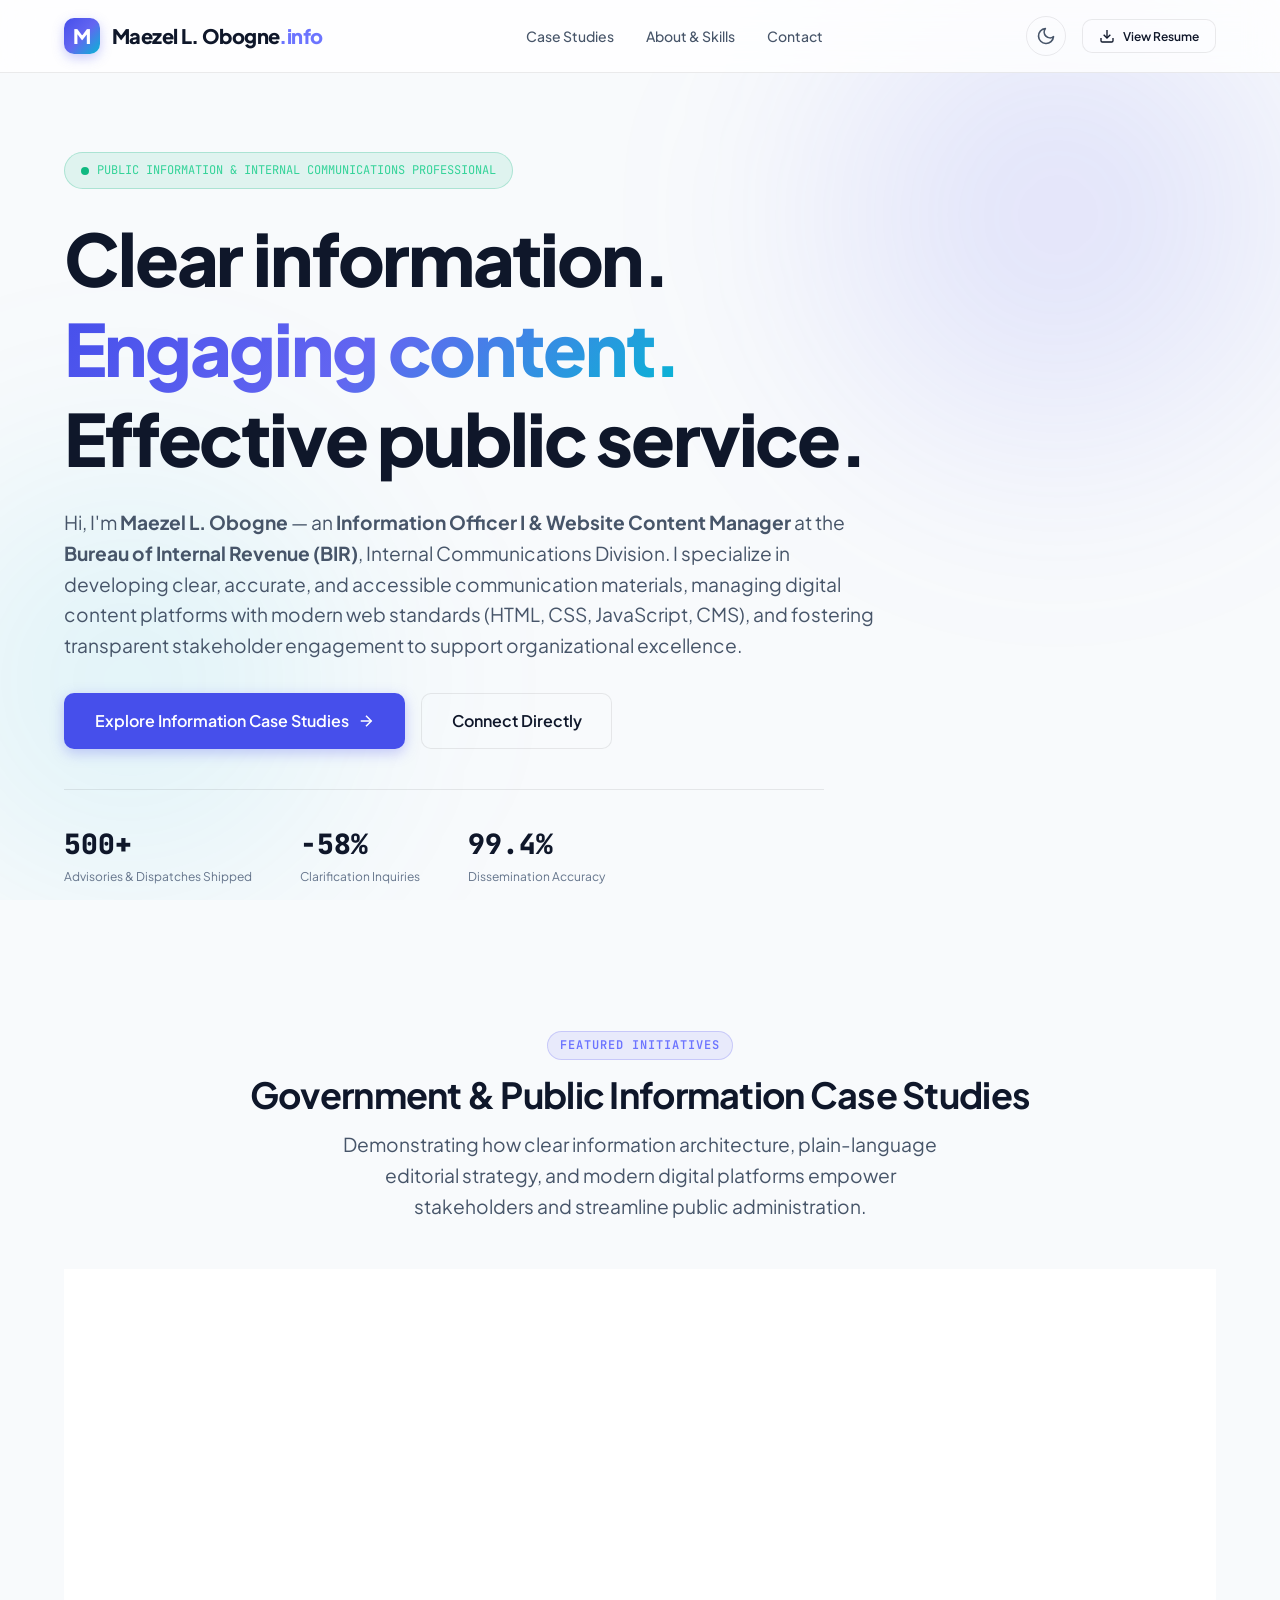
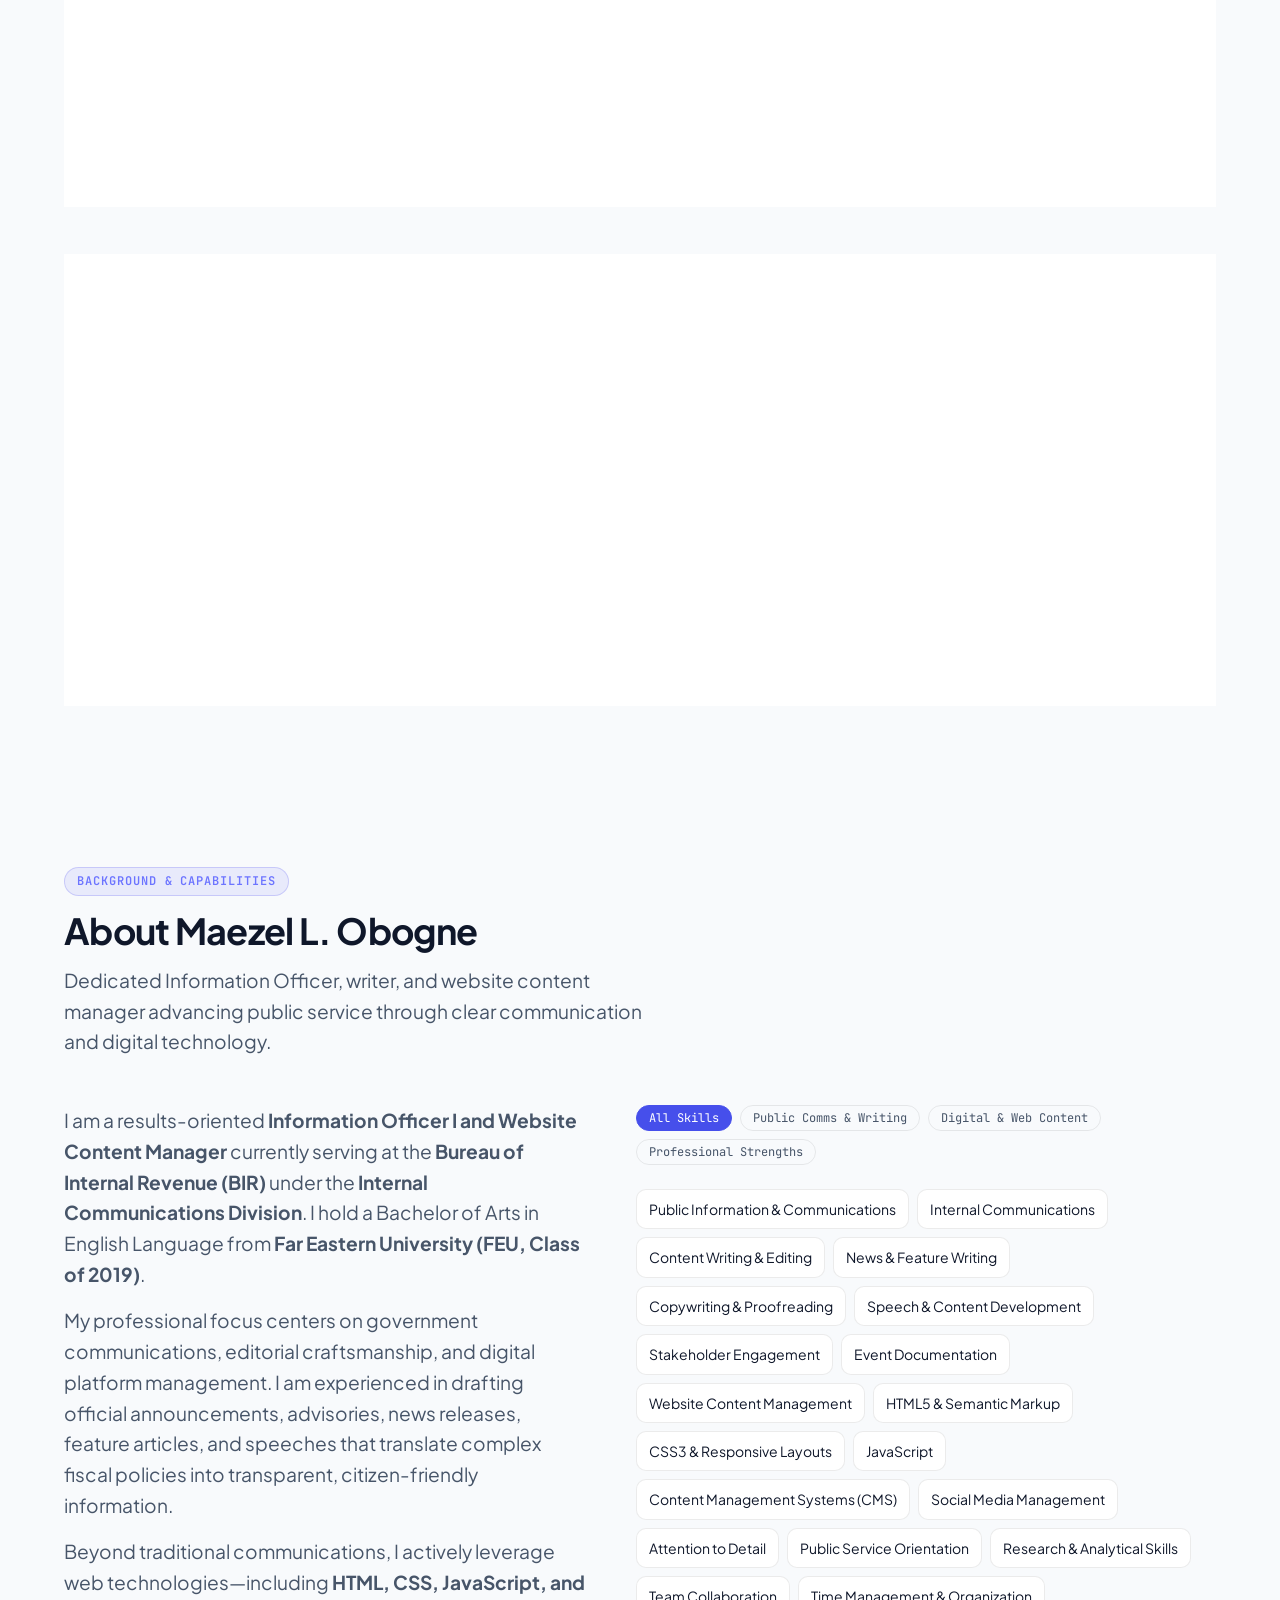
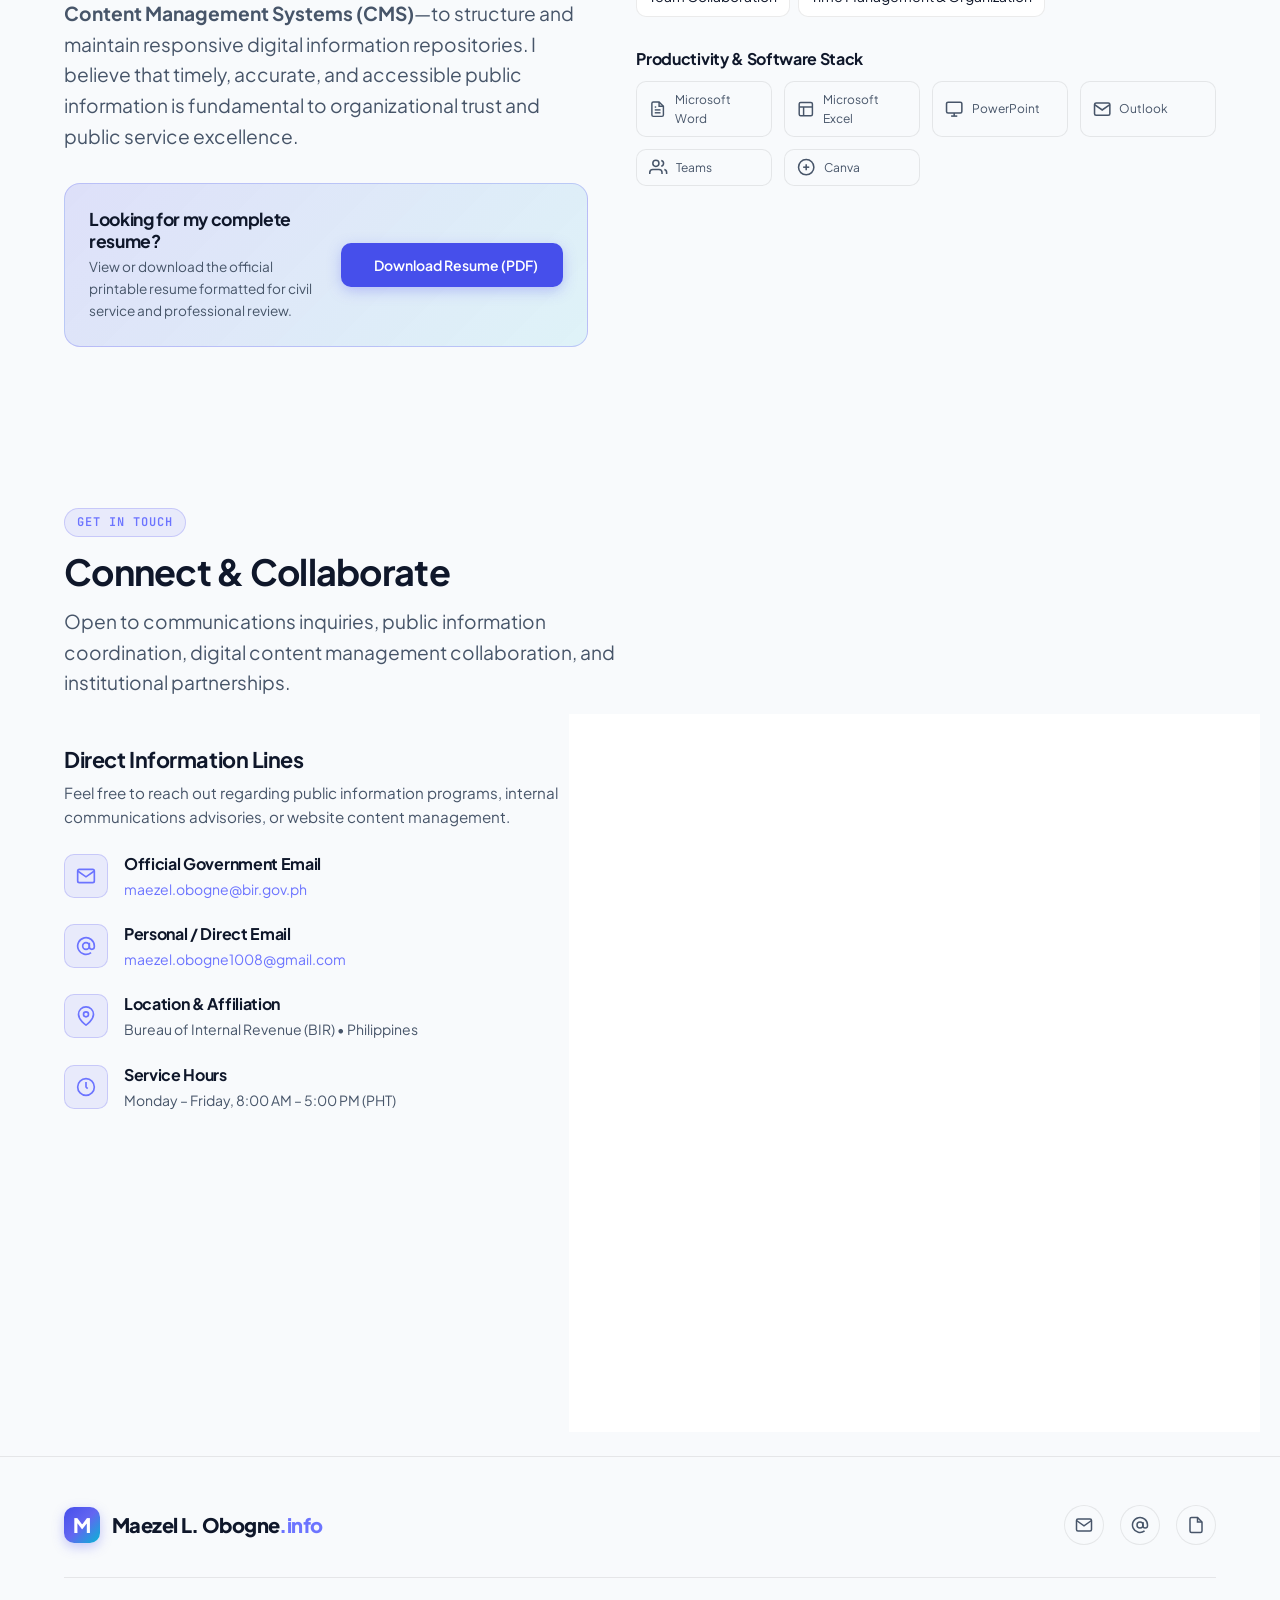
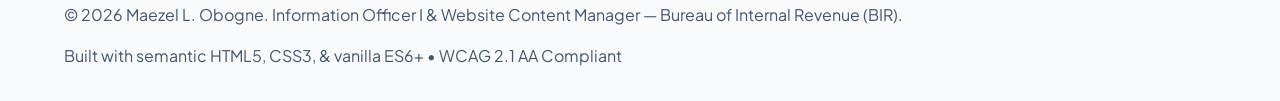
==== index.html @ 046821cc "Add files via upload" ====
<!DOCTYPE html>
<html lang="en" data-theme="dark">
<head>
  <meta charset="UTF-8">
  <meta name="viewport" content="width=device-width, initial-scale=1.0">
  <title>Maezel L. Obogne — Information Officer I & Website Content Manager</title>
  <meta name="description" content="Portfolio of Maezel L. Obogne, Information Officer I and Website Content Manager at the Bureau of Internal Revenue (BIR). Specializing in public information dissemination, internal communications, and digital content management.">
  <meta name="keywords" content="Maezel Obogne, Information Officer, Website Content Manager, Public Information, Internal Communications, Bureau of Internal Revenue, BIR, Government Communications, Digital Content, HTML, CSS, JavaScript">
  <meta name="author" content="Maezel L. Obogne">

  <!-- Open Graph Meta Tags -->
  <meta property="og:title" content="Maezel L. Obogne — Information Officer I & Website Content Manager">
  <meta property="og:description" content="Explore public information case studies, website content management systems, and communication materials supporting effective public service.">
  <meta property="og:type" content="website">

  <!-- Stylesheet -->
  <link rel="stylesheet" href="styles/main.css">
</head>
<body>
  <!-- Accessible Skip Link -->
  <a href="#main-content" class="skip-link">Skip to main content</a>

  <!-- Atmospheric Glow Orbs -->
  <div class="ambient-glow" aria-hidden="true">
    <div class="orb-1"></div>
    <div class="orb-2"></div>
  </div>

  <!-- Primary Navigation -->
  <header class="navbar" role="banner">
    <div class="container nav-container">
      <a href="#hero" class="brand-logo" aria-label="Maezel L. Obogne Portfolio Home">
        <div class="brand-symbol">M</div>
        <span>Maezel L. Obogne<span style="color: var(--brand-primary-light);">.info</span></span>
      </a>

      <!-- Desktop Nav Links -->
      <nav aria-label="Main Navigation">
        <ul class="nav-links">
          <li><a href="#work" class="nav-link">Case Studies</a></li>
          <li><a href="#about" class="nav-link">About & Skills</a></li>
          <li><a href="#contact" class="nav-link">Contact</a></li>
        </ul>
      </nav>

      <!-- Nav Actions -->
      <div class="nav-actions">
        <!-- Theme Switcher -->
        <button id="theme-toggle" class="theme-toggle-btn" aria-label="Toggle Dark/Light Mode">
          <!-- Populated by JS -->
        </button>

        <!-- Resume CTA -->
        <button class="btn btn-secondary btn-sm" data-resume-download>
          <svg width="16" height="16" viewBox="0 0 24 24" fill="none" stroke="currentColor" stroke-width="2">
            <path d="M21 15v4a2 2 0 0 1-2 2H5a2 2 0 0 1-2-2v-4"></path>
            <polyline points="7 10 12 15 17 10"></polyline>
            <line x1="12" y1="15" x2="12" y2="3"></line>
          </svg>
          View Resume
        </button>

        <!-- Mobile Menu Toggle Button -->
        <button id="mobile-menu-btn" class="mobile-menu-btn" aria-label="Open mobile navigation menu" aria-expanded="false">
          <svg width="24" height="24" viewBox="0 0 24 24" fill="none" stroke="currentColor" stroke-width="2">
            <line x1="3" y1="12" x2="21" y2="12"></line>
            <line x1="3" y1="6" x2="21" y2="6"></line>
            <line x1="3" y1="18" x2="21" y2="18"></line>
          </svg>
        </button>
      </div>
    </div>

    <!-- Mobile Nav Dropdown -->
    <div id="mobile-nav" class="mobile-nav" aria-label="Mobile Navigation">
      <a href="#work" class="nav-link">Case Studies</a>
      <a href="#about" class="nav-link">About & Skills</a>
      <a href="#contact" class="nav-link">Contact</a>
      <button class="btn btn-primary" data-resume-download style="margin-top: 1rem; width: 100%;">
        Download Official Resume (PDF)
      </button>
    </div>
  </header>

  <!-- Main Content Landmark -->
  <main id="main-content">
    
    <!-- ==========================================================================
         HERO SECTION
         ========================================================================== -->
    <section id="hero" class="hero-section">
      <div class="container">
        <div class="hero-grid">
          
          <!-- Hero Text -->
          <div class="hero-content">
            <div class="hero-badge">
              <span class="pulse-dot"></span>
              <span>PUBLIC INFORMATION & INTERNAL COMMUNICATIONS PROFESSIONAL</span>
            </div>
            
            <h1 class="hero-headline">
              Clear information. <span class="headline-gradient">Engaging content.</span> Effective public service.
            </h1>

            <p class="hero-bio">
              Hi, I'm <strong>Maezel L. Obogne</strong> — an <strong>Information Officer I & Website Content Manager</strong> at the <strong>Bureau of Internal Revenue (BIR)</strong>, Internal Communications Division. I specialize in developing clear, accurate, and accessible communication materials, managing digital content platforms with modern web standards (HTML, CSS, JavaScript, CMS), and fostering transparent stakeholder engagement to support organizational excellence.
            </p>

            <div class="hero-ctas">
              <a href="#work" class="btn btn-primary btn-lg">
                <span>Explore Information Case Studies</span>
                <svg width="18" height="18" viewBox="0 0 24 24" fill="none" stroke="currentColor" stroke-width="2">
                  <line x1="5" y1="12" x2="19" y2="12"></line>
                  <polyline points="12 5 19 12 12 19"></polyline>
                </svg>
              </a>
              <a href="#contact" class="btn btn-secondary btn-lg">
                Connect Directly
              </a>
            </div>

            <!-- Quantitative Trust Metrics -->
            <div class="hero-metrics">
              <div class="metric-item">
                <div class="metric-value">500+</div>
                <div class="metric-label">Advisories & Dispatches Shipped</div>
              </div>
              <div class="metric-item">
                <div class="metric-value">-58%</div>
                <div class="metric-label">Clarification Inquiries</div>
              </div>
              <div class="metric-item">
                <div class="metric-value">99.4%</div>
                <div class="metric-label">Dissemination Accuracy</div>
              </div>
            </div>
          </div>

        </div>
      </div>
    </section>

    <!-- ==========================================================================
         CASE STUDIES SECTION (GOVERNMENT & PUBLIC INFORMATION SYSTEMS)
         ========================================================================== -->
    <section id="work" class="section">
      <div class="container">
        
        <div class="section-header">
          <span class="section-badge">Featured Initiatives</span>
          <h2 class="section-title">Government & Public Information Case Studies</h2>
          <p class="section-subtitle">
            Demonstrating how clear information architecture, plain-language editorial strategy, and modern digital platforms empower stakeholders and streamline public administration.
          </p>
        </div>

        <div class="case-studies-grid">
          
          <!-- CASE STUDY 1: BIR Website UX Transformation (RFP & eServices) -->
          <article class="case-card">
            <div class="case-card-content">
              <div>
                <div class="case-card-meta">
                  <span class="case-tag">Transactional UX</span>
                  <span class="case-tag">RFP Framework</span>
                  <span class="case-tag">eServices Suite</span>
                  <span class="case-tag">Taxpayer Personas</span>
                </div>
                <h3 class="case-title">BIR Website UX Transformation — Transactional RFP (Register, File, Pay) & eServices Hub</h3>
                <p class="case-summary">
                  Re-architecting the official Bureau of Internal Revenue (bir.gov.ph) portal from an overwhelming administrative archive into an actionable, transactional experience. Streamlines the core taxpayer journey—<strong>Register</strong> (ORUS/TIN), <strong>File</strong> (eBIRForms/eFPS), and <strong>Pay</strong> (Multi-Channel ePay)—while highlighting taxpayer personas and the complete eServices suite.
                </p>

                <div class="case-metrics-row">
                  <div>
                    <div class="case-metric-stat">+68%</div>
                    <div class="case-metric-label">Online ePayment Transaction Growth</div>
                  </div>
                  <div>
                    <div class="case-metric-stat">-45%</div>
                    <div class="case-metric-label">Frontline Foot Traffic at RDOs</div>
                  </div>
                </div>
              </div>

              <div class="case-card-actions">
                <button class="btn btn-primary" data-open-case="advisory_portal">
                  <span>Explore Full RFP Case Study</span>
                  <svg width="16" height="16" viewBox="0 0 24 24" fill="none" stroke="currentColor" stroke-width="2">
                    <line x1="5" y1="12" x2="19" y2="12"></line>
                    <polyline points="12 5 19 12 12 19"></polyline>
                  </svg>
                </button>
              </div>
            </div>

            <div class="case-card-preview">
              <div style="background: var(--color-bg-base); border: 1px solid var(--color-border); border-radius: 12px; padding: 1.25rem;">
                <div style="display: flex; justify-content: space-between; font-size: 0.75rem; color: var(--text-subtle); margin-bottom: 0.75rem;">
                  <span>TRANSACTIONAL RFP TRIAGE</span>
                  <span style="color: #10b981; font-weight: 700;">● LIVE eSERVICES</span>
                </div>
                
                <!-- 3 Mini Stages -->
                <div style="display: flex; flex-direction: column; gap: 0.5rem; margin-bottom: 0.75rem;">
                  <div style="display: flex; justify-content: space-between; align-items: center; background: rgba(70,79,235,0.08); border-left: 2px solid var(--brand-primary); padding: 0.4rem 0.6rem; border-radius: 4px; font-size: 0.75rem;">
                    <span><strong>1. REGISTER</strong> (ORUS / Digital TIN)</span>
                    <span style="color: var(--brand-primary-light); font-family: var(--font-family-mono); font-size: 0.7rem;">STAGE 1</span>
                  </div>
                  <div style="display: flex; justify-content: space-between; align-items: center; background: rgba(6,182,212,0.08); border-left: 2px solid var(--brand-accent); padding: 0.4rem 0.6rem; border-radius: 4px; font-size: 0.75rem;">
                    <span><strong>2. FILE</strong> (eBIRForms & eFPS)</span>
                    <span style="color: var(--brand-accent); font-family: var(--font-family-mono); font-size: 0.7rem;">STAGE 2</span>
                  </div>
                  <div style="display: flex; justify-content: space-between; align-items: center; background: rgba(16,185,129,0.08); border-left: 2px solid #10b981; padding: 0.4rem 0.6rem; border-radius: 4px; font-size: 0.75rem;">
                    <span><strong>3. PAY</strong> (ePay: GCash, Maya, LBP)</span>
                    <span style="color: #10b981; font-family: var(--font-family-mono); font-size: 0.7rem;">STAGE 3</span>
                  </div>
                </div>

                <div style="font-size: 0.75rem; color: var(--text-muted); border-top: 1px dashed var(--color-border); padding-top: 0.5rem;">
                  Features eServices Suite: ORUS, eFPS, eAppointment, TIN Verifier & Revie Chatbot.
                </div>
              </div>
            </div>
          </article>

          <!-- CASE STUDY 2: Internal Knowledge Hub -->
          <article class="case-card">
            <div class="case-card-content">
              <div>
                <div class="case-card-meta">
                  <span class="case-tag">Internal Communications</span>
                  <span class="case-tag">Organizational Knowledge</span>
                  <span class="case-tag">Digital Hub</span>
                </div>
                <h3 class="case-title">Employee Internal Communications & Knowledge Hub</h3>
                <p class="case-summary">
                  Consolidating nationwide inter-office communications. Designed an intuitive internal news bulletin and administrative order repository connecting regional district offices and frontline assessment units.
                </p>

                <div class="case-metrics-row">
                  <div>
                    <div class="case-metric-stat">94%</div>
                    <div class="case-metric-label">Internal Readership in 24 Hours</div>
                  </div>
                  <div>
                    <div class="case-metric-stat">-80%</div>
                    <div class="case-metric-label">Paper Dissemination Costs</div>
                  </div>
                </div>
              </div>

              <div class="case-card-actions">
                <button class="btn btn-primary" data-open-case="internal_hub">
                  <span>Explore Full Case Study</span>
                  <svg width="16" height="16" viewBox="0 0 24 24" fill="none" stroke="currentColor" stroke-width="2">
                    <line x1="5" y1="12" x2="19" y2="12"></line>
                    <polyline points="12 5 19 12 12 19"></polyline>
                  </svg>
                </button>
              </div>
            </div>

            <div class="case-card-preview">
              <div style="background: var(--color-bg-base); border: 1px solid var(--color-border); border-radius: 12px; padding: 1.25rem;">
                <div style="display: flex; justify-content: space-between; align-items: center; margin-bottom: 0.75rem;">
                  <span style="font-size: 0.75rem; font-family: var(--font-family-mono); color: #818cf8;">NATIONWIDE BULLETIN</span>
                  <span style="font-size: 0.7rem; background: rgba(245, 158, 11, 0.15); color: #f59e0b; padding: 2px 6px; border-radius: 4px; font-weight: 700;">URGENT MEMO</span>
                </div>
                <div style="font-size: 0.95rem; font-weight: 700; color: var(--text-main); margin-bottom: 0.35rem;">
                  Administrative Order No. 08-2026
                </div>
                <p style="font-size: 0.8rem; color: var(--text-muted); margin-bottom: 0.5rem;">
                  Enhanced Frontline Service Protocols across all Revenue District Offices nationwide.
                </p>
                <div style="font-size: 0.75rem; font-family: var(--font-family-mono); color: #10b981;">
                  Disseminated by Internal Communications Division
                </div>
              </div>
            </div>
          </article>

        </div>
      </div>
    </section>



    <!-- ==========================================================================
         ABOUT & SKILLS SECTION
         ========================================================================== -->
    <section id="about" class="section">
      <div class="container">
        
        <div class="section-header text-left">
          <span class="section-badge">Background & Capabilities</span>
          <h2 class="section-title">About Maezel L. Obogne</h2>
          <p class="section-subtitle">
            Dedicated Information Officer, writer, and website content manager advancing public service through clear communication and digital technology.
          </p>
        </div>

        <div class="about-grid">
          
          <!-- Narrative Bio -->
          <div class="about-bio-text">
            <p>
              I am a results-oriented <strong>Information Officer I and Website Content Manager</strong> currently serving at the <strong>Bureau of Internal Revenue (BIR)</strong> under the <strong>Internal Communications Division</strong>. I hold a Bachelor of Arts in English Language from <strong>Far Eastern University (FEU, Class of 2019)</strong>.
            </p>
            <p>
              My professional focus centers on government communications, editorial craftsmanship, and digital platform management. I am experienced in drafting official announcements, advisories, news releases, feature articles, and speeches that translate complex fiscal policies into transparent, citizen-friendly information.
            </p>
            <p>
              Beyond traditional communications, I actively leverage web technologies—including <strong>HTML, CSS, JavaScript, and Content Management Systems (CMS)</strong>—to structure and maintain responsive digital information repositories. I believe that timely, accurate, and accessible public information is fundamental to organizational trust and public service excellence.
            </p>

            <!-- Resume Download Box -->
            <div class="resume-action-box">
              <div>
                <h4 style="font-size: 1.1rem; margin-bottom: 0.25rem;">Looking for my complete resume?</h4>
                <p style="font-size: 0.85rem; margin-bottom: 0;">View or download the official printable resume formatted for civil service and professional review.</p>
              </div>
              <button class="btn btn-primary" data-resume-download>
                <svg width="18" height="18" viewBox="0 0 24 24" fill="none" stroke="currentColor" stroke-width="2">
                  <path d="M21 15v4a2 2 0 0 1-2 2H5a2 2 0 0 1-2-2v-4"></path>
                  <polyline points="7 10 12 15 17 10"></polyline>
                  <line x1="12" y1="15" x2="12" y2="3"></line>
                </svg>
                <span>Download Resume (PDF)</span>
              </button>
            </div>
          </div>

          <!-- Skills & Tool Badges -->
          <div class="about-skills-column">
            
            <!-- Skill Category Filters -->
            <div class="skills-filter-nav" role="tablist" aria-label="Skills Category Filters">
              <button class="skill-filter-btn active" data-category="all">All Skills</button>
              <button class="skill-filter-btn" data-category="comms">Public Comms & Writing</button>
              <button class="skill-filter-btn" data-category="digital">Digital & Web Content</button>
              <button class="skill-filter-btn" data-category="strengths">Professional Strengths</button>
            </div>

            <!-- Filterable Tag Grid -->
            <div class="skills-tag-grid">
              <span class="skill-tag" data-category="comms">Public Information & Communications</span>
              <span class="skill-tag" data-category="comms">Internal Communications</span>
              <span class="skill-tag" data-category="comms">Content Writing & Editing</span>
              <span class="skill-tag" data-category="comms">News & Feature Writing</span>
              <span class="skill-tag" data-category="comms">Copywriting & Proofreading</span>
              <span class="skill-tag" data-category="comms">Speech & Content Development</span>
              <span class="skill-tag" data-category="comms">Stakeholder Engagement</span>
              <span class="skill-tag" data-category="comms">Event Documentation</span>
              <span class="skill-tag" data-category="digital">Website Content Management</span>
              <span class="skill-tag" data-category="digital">HTML5 & Semantic Markup</span>
              <span class="skill-tag" data-category="digital">CSS3 & Responsive Layouts</span>
              <span class="skill-tag" data-category="digital">JavaScript</span>
              <span class="skill-tag" data-category="digital">Content Management Systems (CMS)</span>
              <span class="skill-tag" data-category="digital">Social Media Management</span>
              <span class="skill-tag" data-category="strengths">Attention to Detail</span>
              <span class="skill-tag" data-category="strengths">Public Service Orientation</span>
              <span class="skill-tag" data-category="strengths">Research & Analytical Skills</span>
              <span class="skill-tag" data-category="strengths">Team Collaboration</span>
              <span class="skill-tag" data-category="strengths">Time Management & Organization</span>
            </div>

            <h4 style="font-size: 1rem; margin-bottom: 0.75rem; color: var(--text-main);">Productivity & Software Stack</h4>
            <div class="tools-grid">
              <div class="tool-badge">
                <svg viewBox="0 0 24 24" fill="none" stroke="currentColor" stroke-width="2"><path d="M14 2H6a2 2 0 0 0-2 2v16a2 2 0 0 0 2 2h12a2 2 0 0 0 2-2V8z"></path><polyline points="14 2 14 8 20 8"></polyline><line x1="16" y1="13" x2="8" y2="13"></line><line x1="16" y1="17" x2="8" y2="17"></line><polyline points="10 9 9 9 8 9"></polyline></svg>
                <span>Microsoft Word</span>
              </div>
              <div class="tool-badge">
                <svg viewBox="0 0 24 24" fill="none" stroke="currentColor" stroke-width="2"><rect x="3" y="3" width="18" height="18" rx="2" ry="2"></rect><line x1="3" y1="9" x2="21" y2="9"></line><line x1="9" y1="21" x2="9" y2="9"></line></svg>
                <span>Microsoft Excel</span>
              </div>
              <div class="tool-badge">
                <svg viewBox="0 0 24 24" fill="none" stroke="currentColor" stroke-width="2"><rect x="2" y="3" width="20" height="14" rx="2" ry="2"></rect><line x1="8" y1="21" x2="16" y2="21"></line><line x1="12" y1="17" x2="12" y2="21"></line></svg>
                <span>PowerPoint</span>
              </div>
              <div class="tool-badge">
                <svg viewBox="0 0 24 24" fill="none" stroke="currentColor" stroke-width="2"><path d="M4 4h16c1.1 0 2 .9 2 2v12c0 1.1-.9 2-2 2H4c-1.1 0-2-.9-2-2V6c0-1.1.9-2 2-2z"></path><polyline points="22,6 12,13 2,6"></polyline></svg>
                <span>Outlook</span>
              </div>
              <div class="tool-badge">
                <svg viewBox="0 0 24 24" fill="none" stroke="currentColor" stroke-width="2"><path d="M17 21v-2a4 4 0 0 0-4-4H5a4 4 0 0 0-4 4v2"></path><circle cx="9" cy="7" r="4"></circle><path d="M23 21v-2a4 4 0 0 0-3-3.87"></path><path d="M16 3.13a4 4 0 0 1 0 7.75"></path></svg>
                <span>Teams</span>
              </div>
              <div class="tool-badge">
                <svg viewBox="0 0 24 24" fill="none" stroke="currentColor" stroke-width="2"><circle cx="12" cy="12" r="10"></circle><path d="M8 12h8"></path><path d="M12 8v8"></path></svg>
                <span>Canva</span>
              </div>
            </div>

          </div>

        </div>
      </div>
    </section>

    <!-- ==========================================================================
         INTERACTIVE CONTACT FORM SECTION
         ========================================================================== -->
    <section id="contact" class="section">
      <div class="container">
        
        <div class="section-header text-left">
          <span class="section-badge">Get in Touch</span>
          <h2 class="section-title">Connect & Collaborate</h2>
          <p class="section-subtitle">
            Open to communications inquiries, public information coordination, digital content management collaboration, and institutional partnerships.
          </p>
        </div>

        <div class="contact-grid">
          
          <!-- Contact Details Column -->
          <div class="contact-info-column">
            <h3 style="font-size: 1.35rem; margin-bottom: 0.5rem;">Direct Information Lines</h3>
            <p style="color: var(--text-muted); font-size: 0.95rem;">
              Feel free to reach out regarding public information programs, internal communications advisories, or website content management.
            </p>

            <div class="contact-info-list">
              <div class="contact-info-item">
                <div class="contact-icon-box">
                  <svg width="20" height="20" viewBox="0 0 24 24" fill="none" stroke="currentColor" stroke-width="2">
                    <path d="M4 4h16c1.1 0 2 .9 2 2v12c0 1.1-.9 2-2 2H4c-1.1 0-2-.9-2-2V6c0-1.1.9-2 2-2z"></path>
                    <polyline points="22,6 12,13 2,6"></polyline>
                  </svg>
                </div>
                <div>
                  <h5>Official Government Email</h5>
                  <p><a href="mailto:maezel.obogne@bir.gov.ph">maezel.obogne@bir.gov.ph</a></p>
                </div>
              </div>

              <div class="contact-info-item">
                <div class="contact-icon-box">
                  <svg width="20" height="20" viewBox="0 0 24 24" fill="none" stroke="currentColor" stroke-width="2">
                    <circle cx="12" cy="12" r="4"></circle>
                    <path d="M16 8v5a3 3 0 0 0 6 0v-1a10 10 0 1 0-3.92 7.94"></path>
                  </svg>
                </div>
                <div>
                  <h5>Personal / Direct Email</h5>
                  <p><a href="mailto:maezel.obogne1008@gmail.com">maezel.obogne1008@gmail.com</a></p>
                </div>
              </div>

              <div class="contact-info-item">
                <div class="contact-icon-box">
                  <svg width="20" height="20" viewBox="0 0 24 24" fill="none" stroke="currentColor" stroke-width="2">
                    <path d="M21 10c0 7-9 13-9 13s-9-6-9-13a9 9 0 0 1 18 0z"></path>
                    <circle cx="12" cy="10" r="3"></circle>
                  </svg>
                </div>
                <div>
                  <h5>Location & Affiliation</h5>
                  <p>Bureau of Internal Revenue (BIR) • Philippines</p>
                </div>
              </div>

              <div class="contact-info-item">
                <div class="contact-icon-box">
                  <svg width="20" height="20" viewBox="0 0 24 24" fill="none" stroke="currentColor" stroke-width="2">
                    <circle cx="12" cy="12" r="10"></circle>
                    <polyline points="12 6 12 12 14 14"></polyline>
                  </svg>
                </div>
                <div>
                  <h5>Service Hours</h5>
                  <p>Monday – Friday, 8:00 AM – 5:00 PM (PHT)</p>
                </div>
              </div>
            </div>
          </div>

          <!-- Interactive Contact Form -->
          <div class="contact-form-card">
            
            <!-- Live Status Alert Box -->
            <div id="form-alert" class="form-alert" role="alert" aria-live="polite"></div>

            <form id="contact-form" action="https://formspree.io/f/mrppbwda" method="POST" novalidate>
              
              <!-- Name Field -->
              <div class="form-group">
                <label for="name" class="form-label">
                  Your Full Name <span class="required-mark">*</span>
                </label>
                <input 
                  type="text" 
                  id="name" 
                  name="name" 
                  class="form-input" 
                  placeholder="e.g., Juan Dela Cruz" 
                  required 
                  minlength="2"
                  autocomplete="name"
                >
                <div class="form-error-msg" aria-live="polite"></div>
              </div>

              <!-- Email Field -->
              <div class="form-group">
                <label for="email" class="form-label">
                  Email Address <span class="required-mark">*</span>
                </label>
                <input 
                  type="email" 
                  id="email" 
                  name="email" 
                  class="form-input" 
                  placeholder="e.g., juan@organization.com" 
                  required
                  autocomplete="email"
                >
                <div class="form-error-msg" aria-live="polite"></div>
              </div>

              <!-- Subject / Topic Dropdown (Custom High-Contrast Selector) -->
              <div class="form-group">
                <label for="topic-trigger" class="form-label">
                  Inquiry Topic <span class="required-mark">*</span>
                </label>
                
                <div class="custom-select-wrapper" id="custom-topic-select">
                  <button type="button" class="custom-select-trigger" id="topic-trigger" aria-haspopup="listbox" aria-expanded="false">
                    <span class="custom-select-label" id="topic-selected-label">Select an inquiry topic...</span>
                    <svg class="custom-select-chevron" width="16" height="16" viewBox="0 0 24 24" fill="none" stroke="currentColor" stroke-width="2">
                      <polyline points="6 9 12 15 18 9"></polyline>
                    </svg>
                  </button>
                  
                  <ul class="custom-select-options" role="listbox" id="topic-options-list">
                    <li role="option" data-value="Public Information & Advisory Inquiries" class="custom-select-option">
                      Public Information & Advisory Inquiries
                    </li>
                    <li role="option" data-value="Website Content Management & CMS" class="custom-select-option">
                      Website Content Management & CMS
                    </li>
                    <li role="option" data-value="Internal Communications Coordination" class="custom-select-option">
                      Internal Communications Coordination
                    </li>
                    <li role="option" data-value="Editorial, Writing & Content Development" class="custom-select-option">
                      Editorial, Writing & Content Development
                    </li>
                    <li role="option" data-value="General Professional Inquiries" class="custom-select-option">
                      General Professional Inquiries
                    </li>
                  </ul>

                  <!-- Synchronized Form Select for Validation & Submission -->
                  <select id="subject" name="subject" class="hidden-select" required aria-hidden="true" tabindex="-1">
                    <option value="" disabled selected>Select an inquiry topic...</option>
                    <option value="Public Information & Advisory Inquiries">Public Information & Advisory Inquiries</option>
                    <option value="Website Content Management & CMS">Website Content Management & CMS</option>
                    <option value="Internal Communications Coordination">Internal Communications Coordination</option>
                    <option value="Editorial, Writing & Content Development">Editorial, Writing & Content Development</option>
                    <option value="General Professional Inquiries">General Professional Inquiries</option>
                  </select>
                </div>

                <div class="form-error-msg" aria-live="polite"></div>
              </div>

              <!-- Message Field -->
              <div class="form-group">
                <label for="message" class="form-label">
                  Message / Details <span class="required-mark">*</span>
                </label>
                <textarea 
                  id="message" 
                  name="message" 
                  class="form-textarea" 
                  placeholder="Please provide details regarding your inquiry, publication matter, or coordination request..." 
                  required 
                  minlength="20"
                ></textarea>
                <div style="display: flex; justify-content: space-between; align-items: center;">
                  <div class="form-error-msg" aria-live="polite"></div>
                  <div id="message-counter" class="char-counter">0 / 20 chars min</div>
                </div>
              </div>

              <!-- Submit Button -->
              <button type="submit" id="contact-submit-btn" class="btn btn-primary btn-lg" style="width: 100%;">
                <span>Transmit Message</span>
                <svg width="18" height="18" viewBox="0 0 24 24" fill="none" stroke="currentColor" stroke-width="2">
                  <line x1="22" y1="2" x2="11" y2="13"></line>
                  <polygon points="22 2 15 22 11 13 2 9 22 2"></polygon>
                </svg>
              </button>

            </form>
          </div>

        </div>
      </div>
    </section>

  </main>

  <!-- ==========================================================================
       SITE FOOTER
       ========================================================================== -->
  <footer class="site-footer" role="contentinfo">
    <div class="container">
      
      <div class="footer-top">
        <a href="#hero" class="brand-logo">
          <div class="brand-symbol">M</div>
          <span>Maezel L. Obogne<span style="color: var(--brand-primary-light);">.info</span></span>
        </a>

        <!-- Contact & Profile Links -->
        <div class="social-links" aria-label="Professional contact channels">
          <a href="mailto:maezel.obogne@bir.gov.ph" class="social-link" aria-label="Official BIR Email">
            <svg width="18" height="18" viewBox="0 0 24 24" fill="none" stroke="currentColor" stroke-width="2">
              <path d="M4 4h16c1.1 0 2 .9 2 2v12c0 1.1-.9 2-2 2H4c-1.1 0-2-.9-2-2V6c0-1.1.9-2 2-2z"></path>
              <polyline points="22,6 12,13 2,6"></polyline>
            </svg>
          </a>
          <a href="mailto:maezel.obogne1008@gmail.com" class="social-link" aria-label="Personal Email">
            <svg width="18" height="18" viewBox="0 0 24 24" fill="none" stroke="currentColor" stroke-width="2">
              <circle cx="12" cy="12" r="4"></circle>
              <path d="M16 8v5a3 3 0 0 0 6 0v-1a10 10 0 1 0-3.92 7.94"></path>
            </svg>
          </a>
          <a href="resume.html" target="_blank" class="social-link" aria-label="View Resume">
            <svg width="18" height="18" viewBox="0 0 24 24" fill="none" stroke="currentColor" stroke-width="2">
              <path d="M14 2H6a2 2 0 0 0-2 2v16a2 2 0 0 0 2 2h12a2 2 0 0 0 2-2V8z"></path>
              <polyline points="14 2 14 8 20 8"></polyline>
            </svg>
          </a>
        </div>
      </div>

      <div class="footer-bottom">
        <p>&copy; 2026 Maezel L. Obogne. Information Officer I & Website Content Manager — Bureau of Internal Revenue (BIR).</p>
        <p>Built with semantic HTML5, CSS3, & vanilla ES6+ • WCAG 2.1 AA Compliant</p>
      </div>

    </div>
  </footer>

  <!-- Back to Top Floating Button -->
  <button id="back-to-top" class="back-to-top-btn" aria-label="Scroll back to top of page">
    <svg width="20" height="20" viewBox="0 0 24 24" fill="none" stroke="currentColor" stroke-width="2">
      <line x1="12" y1="19" x2="12" y2="5"></line>
      <polyline points="5 12 12 5 19 12"></polyline>
    </svg>
  </button>

  <!-- ==========================================================================
       CASE STUDY DEEP-DIVE MODAL DIALOG
       ========================================================================== -->
  <div id="case-modal" class="modal-overlay" role="dialog" aria-modal="true" aria-hidden="true">
    <div class="modal-container">
      
      <div class="modal-header">
        <div>
          <h3 id="modal-case-title" style="font-size: 1.35rem; margin-bottom: 0.25rem;">Case Study Title</h3>
          <div id="modal-case-meta" style="font-size: 0.8rem; font-family: var(--font-family-mono); color: var(--text-subtle);">
            Agency • Role • Division
          </div>
        </div>
        <button id="modal-close-btn" class="modal-close-btn" aria-label="Close Case Study Details">
          <svg width="18" height="18" viewBox="0 0 24 24" fill="none" stroke="currentColor" stroke-width="2">
            <line x1="18" y1="6" x2="6" y2="18"></line>
            <line x1="6" y1="6" x2="18" y2="18"></line>
          </svg>
        </button>
      </div>

      <!-- Modal Tabs Navigation -->
      <div class="case-tabs" role="tablist">
        <button class="case-tab-btn active" data-tab="problem" role="tab">1. Problem & Stakeholders</button>
        <button class="case-tab-btn" data-tab="wireframes" role="tab">2. Content Architecture</button>
        <button class="case-tab-btn" data-tab="final_ui" role="tab">3. Final UI & Features</button>
        <button class="case-tab-btn" data-tab="learnings" role="tab">4. Impact & Outcomes</button>
      </div>

      <!-- Dynamic Tab Content Body -->
      <div id="modal-case-body" class="modal-body" role="tabpanel">
        <!-- Content injected dynamically via app.js -->
      </div>

    </div>
  </div>

  <!-- Main JavaScript File -->
  <script src="scripts/app.js"></script>
</body>
</html>
---- styles/main.css ----
/* ==========================================================================
   PORTFOLIO DESIGN SYSTEM & MAIN STYLESHEET
   Author: UX/UI Designer & Creative Developer Portfolio
   Architecture: Semantic CSS3, Custom Properties, Responsive 8pt Grid System
   ========================================================================== */

@import url('https://fonts.googleapis.com/css2?family=Plus+Jakarta+Sans:ital,wght@0,300;0,400;0,500;0,600;0,700;0,800;1,400&family=JetBrains+Mono:wght@400;500;600&display=swap');

/* --- 1. DESIGN TOKENS & SYSTEM VARIABLES --- */
:root {
  color-scheme: dark;

  /* Color Palette - Dark Theme (Default) */
  --color-bg-base: #0a0d14;
  --color-bg-subtle: #101622;
  --color-bg-card: rgba(18, 24, 38, 0.75);
  --color-bg-card-hover: rgba(28, 36, 56, 0.85);
  --color-bg-glass: rgba(16, 22, 34, 0.65);
  --color-border: rgba(255, 255, 255, 0.08);
  --color-border-hover: rgba(99, 102, 241, 0.4);
  --color-border-active: #464feb;

  /* Typography Colors */
  --text-main: #f1f5f9;
  --text-muted: #94a3b8;
  --text-subtle: #64748b;
  --text-inverse: #0a0d14;

  /* Accent & Brand Colors */
  --brand-primary: #464feb;       /* Primary Blue #464feb */
  --brand-primary-light: #6c74ff; /* Light Accent */
  --brand-primary-dark: #3238c9;  /* Dark Active */
  --brand-accent: #06b6d4;        /* Cyan 500 */
  --brand-secondary: #818cf8;     /* Indigo 400 */
  --brand-gradient: linear-gradient(135deg, #464feb 0%, #6366f1 50%, #06b6d4 100%);
  --brand-gradient-subtle: linear-gradient(135deg, rgba(70, 79, 235, 0.15) 0%, rgba(6, 182, 212, 0.1) 100%);
  --glow-primary: rgba(70, 79, 235, 0.25);

  /* Status Colors */
  --status-success: #10b981;
  --status-success-bg: rgba(16, 185, 129, 0.12);
  --status-warning: #f59e0b;
  --status-warning-bg: rgba(245, 158, 11, 0.12);
  --status-error: #ef4444;
  --status-error-bg: rgba(239, 68, 68, 0.12);
  --status-info: #3b82f6;

  /* Typography Scale (Fluid via clamp) */
  --font-family-sans: 'Plus Jakarta Sans', system-ui, -apple-system, sans-serif;
  --font-family-mono: 'JetBrains Mono', monospace;

  --text-display: clamp(2.5rem, 5vw + 1rem, 4.5rem);
  --text-h1: clamp(2rem, 3.5vw + 0.8rem, 3.25rem);
  --text-h2: clamp(1.5rem, 2.5vw + 0.5rem, 2.25rem);
  --text-h3: clamp(1.25rem, 1.8vw + 0.3rem, 1.75rem);
  --text-h4: clamp(1.1rem, 1.2vw + 0.2rem, 1.35rem);
  --text-body-lg: clamp(1.05rem, 0.5vw + 0.9rem, 1.2rem);
  --text-body: 1rem;
  --text-body-sm: 0.875rem;
  --text-caption: 0.75rem;

  /* Spacing Scale (8pt Grid System) */
  --space-1: 0.25rem;  /* 4px */
  --space-2: 0.5rem;   /* 8px */
  --space-3: 0.75rem;  /* 12px */
  --space-4: 1rem;     /* 16px */
  --space-5: 1.25rem;  /* 20px */
  --space-6: 1.5rem;   /* 24px */
  --space-8: 2rem;     /* 32px */
  --space-10: 2.5rem;  /* 40px */
  --space-12: 3rem;    /* 48px */
  --space-16: 4rem;    /* 64px */
  --space-20: 5rem;    /* 80px */
  --space-24: 6rem;    /* 96px */

  /* Border Radii */
  --radius-sm: 6px;
  --radius-md: 10px;
  --radius-lg: 16px;
  --radius-xl: 24px;
  --radius-full: 9999px;

  /* Shadows & Elevations */
  --shadow-sm: 0 1px 3px rgba(0, 0, 0, 0.2);
  --shadow-md: 0 4px 16px -2px rgba(0, 0, 0, 0.3);
  --shadow-lg: 0 12px 32px -4px rgba(0, 0, 0, 0.4);
  --shadow-glow: 0 0 35px -5px var(--glow-primary);

  /* Transitions & Animation Timings */
  --transition-fast: 150ms cubic-bezier(0.4, 0, 0.2, 1);
  --transition-normal: 250ms cubic-bezier(0.4, 0, 0.2, 1);
  --transition-spring: 350ms cubic-bezier(0.34, 1.56, 0.64, 1);

  /* Layout Max-Widths */
  --container-max: 1200px;
  --container-narrow: 860px;
}

/* Light Theme Variables Override */
[data-theme="light"] {
  color-scheme: light;
  --color-bg-base: #f8fafc;
  --color-bg-subtle: #f1f5f9;
  --color-bg-card: rgba(255, 255, 255, 0.9);
  --color-bg-card-hover: #ffffff;
  --color-bg-glass: rgba(255, 255, 255, 0.8);
  --color-border: rgba(0, 0, 0, 0.08);
  --color-border-hover: rgba(99, 102, 241, 0.35);

  --text-main: #0f172a;
  --text-muted: #475569;
  --text-subtle: #64748b;
  --text-inverse: #ffffff;

  --brand-primary: #464feb;
  --brand-primary-light: #6c74ff;
  --glow-primary: rgba(70, 79, 235, 0.15);
  --shadow-sm: 0 1px 3px rgba(0, 0, 0, 0.05);
  --shadow-md: 0 4px 16px -2px rgba(0, 0, 0, 0.08);
  --shadow-lg: 0 12px 32px -4px rgba(0, 0, 0, 0.12);
}

/* --- 2. BASE & RESET --- */
*, *::before, *::after {
  box-sizing: border-box;
  margin: 0;
  padding: 0;
}

html {
  font-size: 16px;
  scroll-behavior: smooth;
  scroll-padding-top: 5rem;
  -webkit-font-smoothing: antialiased;
  -moz-osx-font-smoothing: grayscale;
}

body {
  font-family: var(--font-family-sans);
  background-color: var(--color-bg-base);
  color: var(--text-main);
  line-height: 1.6;
  overflow-x: hidden;
  transition: background-color var(--transition-normal), color var(--transition-normal);
  position: relative;
}

/* Accessible Skip Link */
.skip-link {
  position: absolute;
  top: -100px;
  left: 1rem;
  background: var(--brand-primary);
  color: #ffffff;
  padding: 0.75rem 1.25rem;
  border-radius: var(--radius-sm);
  z-index: 9999;
  text-decoration: none;
  font-weight: 600;
  transition: top var(--transition-fast);
}

.skip-link:focus {
  top: 1rem;
}

/* Atmospheric Ambient Glow Background */
.ambient-glow {
  position: fixed;
  top: 0;
  left: 0;
  width: 100vw;
  height: 100vh;
  pointer-events: none;
  z-index: -1;
  overflow: hidden;
}

.ambient-glow .orb-1 {
  position: absolute;
  top: -15%;
  right: -10%;
  width: 55vw;
  height: 55vw;
  max-width: 700px;
  max-height: 700px;
  background: radial-gradient(circle, rgba(99, 102, 241, 0.18) 0%, rgba(99, 102, 241, 0) 70%);
  filter: blur(80px);
}

.ambient-glow .orb-2 {
  position: absolute;
  top: 40%;
  left: -15%;
  width: 50vw;
  height: 50vw;
  max-width: 650px;
  max-height: 650px;
  background: radial-gradient(circle, rgba(6, 182, 212, 0.12) 0%, rgba(6, 182, 212, 0) 70%);
  filter: blur(90px);
}

/* Typography Defaults */
h1, h2, h3, h4, h5, h6 {
  color: var(--text-main);
  font-weight: 700;
  line-height: 1.25;
  letter-spacing: -0.02em;
}

h1 { font-size: var(--text-h1); }
h2 { font-size: var(--text-h2); }
h3 { font-size: var(--text-h3); }
h4 { font-size: var(--text-h4); }

p {
  color: var(--text-muted);
  font-size: var(--text-body);
}

a {
  color: var(--brand-primary-light);
  text-decoration: none;
  transition: color var(--transition-fast);
}

a:hover {
  color: var(--brand-accent);
}

img, svg {
  display: block;
  max-width: 100%;
}

button, input, textarea, select {
  font-family: inherit;
  font-size: inherit;
  color: inherit;
}

/* --- 3. LAYOUT & CONTAINERS --- */
.container {
  width: 100%;
  max-width: var(--container-max);
  margin-left: auto;
  margin-right: auto;
  padding-left: var(--space-6);
  padding-right: var(--space-6);
}

.container-narrow {
  max-width: var(--container-narrow);
}

.section {
  padding-top: var(--space-20);
  padding-bottom: var(--space-20);
  position: relative;
}

.section-header {
  margin-bottom: var(--space-12);
  text-align: center;
}

.section-header.text-left {
  text-align: left;
}

.section-badge {
  display: inline-flex;
  align-items: center;
  gap: var(--space-2);
  padding: var(--space-1) var(--space-3);
  font-size: var(--text-caption);
  font-family: var(--font-family-mono);
  font-weight: 600;
  text-transform: uppercase;
  letter-spacing: 0.08em;
  color: var(--brand-primary-light);
  background: rgba(99, 102, 241, 0.1);
  border: 1px solid rgba(99, 102, 241, 0.25);
  border-radius: var(--radius-full);
  margin-bottom: var(--space-3);
}

.section-title {
  font-size: var(--text-h2);
  margin-bottom: var(--space-3);
}

.section-subtitle {
  font-size: var(--text-body-lg);
  max-width: 600px;
  margin: 0 auto;
}

.section-header.text-left .section-subtitle {
  margin-left: 0;
}

/* --- 4. NAVIGATION BAR --- */
.navbar {
  position: fixed;
  top: 0;
  left: 0;
  width: 100%;
  z-index: 1000;
  backdrop-filter: blur(16px);
  -webkit-backdrop-filter: blur(16px);
  background: var(--color-bg-glass);
  border-bottom: 1px solid var(--color-border);
  transition: all var(--transition-normal);
}

.navbar.scrolled {
  box-shadow: var(--shadow-md);
  border-bottom-color: rgba(255, 255, 255, 0.12);
}

.nav-container {
  display: flex;
  align-items: center;
  justify-content: space-between;
  height: 4.5rem;
}

.brand-logo {
  display: flex;
  align-items: center;
  gap: var(--space-3);
  font-weight: 800;
  font-size: 1.25rem;
  letter-spacing: -0.03em;
  color: var(--text-main);
}

.brand-symbol {
  width: 2.25rem;
  height: 2.25rem;
  border-radius: var(--radius-md);
  background: var(--brand-gradient);
  display: flex;
  align-items: center;
  justify-content: center;
  color: #ffffff;
  font-weight: 800;
  box-shadow: 0 4px 12px rgba(99, 102, 241, 0.35);
}

.nav-links {
  display: flex;
  align-items: center;
  list-style: none;
  gap: var(--space-8);
}

.nav-link {
  color: var(--text-muted);
  font-size: var(--text-body-sm);
  font-weight: 500;
  position: relative;
  padding: var(--space-1) 0;
}

.nav-link:hover,
.nav-link.active {
  color: var(--text-main);
}

.nav-link.active::after {
  content: '';
  position: absolute;
  bottom: -4px;
  left: 0;
  width: 100%;
  height: 2px;
  background: var(--brand-gradient);
  border-radius: var(--radius-full);
}

.nav-actions {
  display: flex;
  align-items: center;
  gap: var(--space-4);
}

/* Theme Toggle Button */
.theme-toggle-btn {
  background: transparent;
  border: 1px solid var(--color-border);
  color: var(--text-muted);
  width: 2.5rem;
  height: 2.5rem;
  border-radius: var(--radius-full);
  display: flex;
  align-items: center;
  justify-content: center;
  cursor: pointer;
  transition: all var(--transition-fast);
}

.theme-toggle-btn:hover {
  color: var(--text-main);
  border-color: var(--color-border-hover);
  background: rgba(255, 255, 255, 0.04);
}

/* Mobile Menu Toggle */
.mobile-menu-btn {
  display: none;
  background: transparent;
  border: none;
  color: var(--text-main);
  cursor: pointer;
  padding: var(--space-2);
}

/* Mobile Nav Drawer */
.mobile-nav {
  position: fixed;
  top: 4.5rem;
  left: 0;
  width: 100%;
  background: var(--color-bg-base);
  border-bottom: 1px solid var(--color-border);
  padding: var(--space-6);
  display: none;
  flex-direction: column;
  gap: var(--space-4);
  z-index: 999;
}

.mobile-nav.open {
  display: flex;
}

.mobile-nav .nav-link {
  font-size: 1.1rem;
  padding: var(--space-2) 0;
}

/* --- 5. COMPONENT SYSTEM: BUTTONS --- */
.btn {
  display: inline-flex;
  align-items: center;
  justify-content: center;
  gap: var(--space-2);
  padding: 0.75rem 1.5rem;
  font-size: var(--text-body-sm);
  font-weight: 600;
  border-radius: var(--radius-md);
  cursor: pointer;
  transition: all var(--transition-fast);
  border: 1px solid transparent;
  text-decoration: none;
  white-space: nowrap;
  outline: none;
}

.btn:focus-visible {
  outline: 2px solid var(--brand-primary-light);
  outline-offset: 3px;
}

/* Primary Button */
.btn-primary {
  background: var(--brand-primary);
  color: #ffffff;
  box-shadow: 0 4px 14px rgba(99, 102, 241, 0.35);
}

.btn-primary:hover {
  background: var(--brand-primary-dark);
  color: #ffffff;
  transform: translateY(-2px);
  box-shadow: 0 6px 20px rgba(99, 102, 241, 0.45);
}

.btn-primary:active {
  transform: translateY(0);
}

/* Secondary Button */
.btn-secondary {
  background: rgba(255, 255, 255, 0.05);
  border: 1px solid var(--color-border);
  color: var(--text-main);
}

.btn-secondary:hover {
  background: rgba(255, 255, 255, 0.08);
  border-color: var(--color-border-hover);
  color: #ffffff;
  transform: translateY(-2px);
}

.btn-secondary:active {
  transform: translateY(0);
}

/* Outline Button */
.btn-outline {
  background: transparent;
  border: 1px solid var(--brand-primary);
  color: var(--brand-primary-light);
}

.btn-outline:hover {
  background: rgba(99, 102, 241, 0.1);
  color: #ffffff;
}

/* Ghost Button */
.btn-ghost {
  background: transparent;
  color: var(--text-muted);
}

.btn-ghost:hover {
  color: var(--text-main);
  background: rgba(255, 255, 255, 0.04);
}

/* Small & Large Sizes */
.btn-sm {
  padding: 0.5rem 1rem;
  font-size: var(--text-caption);
}

.btn-lg {
  padding: 0.9rem 1.85rem;
  font-size: 1rem;
}

.btn:disabled,
.btn[aria-disabled="true"] {
  opacity: 0.5;
  cursor: not-allowed;
  pointer-events: none;
  transform: none !important;
  box-shadow: none !important;
}

/* --- 6. HERO SECTION --- */
.hero-section {
  padding-top: calc(4.5rem + var(--space-20));
  padding-bottom: var(--space-16);
  min-height: 85vh;
  display: flex;
  align-items: center;
}

.hero-grid {
  display: block;
  max-width: 900px;
}

.hero-badge {
  display: inline-flex;
  align-items: center;
  gap: var(--space-2);
  padding: var(--space-2) var(--space-4);
  background: rgba(16, 185, 129, 0.1);
  border: 1px solid rgba(16, 185, 129, 0.25);
  border-radius: var(--radius-full);
  font-size: var(--text-caption);
  font-family: var(--font-family-mono);
  color: #34d399;
  margin-bottom: var(--space-6);
}

.pulse-dot {
  width: 8px;
  height: 8px;
  background-color: #10b981;
  border-radius: 50%;
  animation: pulse-ring 2s infinite;
}

@keyframes pulse-ring {
  0% { box-shadow: 0 0 0 0 rgba(16, 185, 129, 0.7); }
  70% { box-shadow: 0 0 0 8px rgba(16, 185, 129, 0); }
  100% { box-shadow: 0 0 0 0 rgba(16, 185, 129, 0); }
}

.hero-headline {
  font-size: var(--text-display);
  font-weight: 800;
  letter-spacing: -0.03em;
  margin-bottom: var(--space-6);
}

.headline-gradient {
  background: var(--brand-gradient);
  -webkit-background-clip: text;
  -webkit-text-fill-color: transparent;
}

.hero-bio {
  font-size: var(--text-body-lg);
  color: var(--text-muted);
  margin-bottom: var(--space-8);
  max-width: 820px;
}

.hero-ctas {
  display: flex;
  flex-wrap: wrap;
  gap: var(--space-4);
  margin-bottom: var(--space-10);
}

.hero-metrics {
  display: grid;
  grid-template-columns: repeat(3, auto);
  justify-content: start;
  gap: var(--space-12);
  border-top: 1px solid var(--color-border);
  padding-top: var(--space-8);
  max-width: 760px;
}

.metric-item .metric-value {
  font-size: 1.75rem;
  font-weight: 800;
  color: var(--text-main);
  font-family: var(--font-family-mono);
}

.metric-item .metric-label {
  font-size: var(--text-caption);
  color: var(--text-subtle);
}

/* Hero Visual / Interactive Card Mockup */
.hero-visual {
  position: relative;
}

.mockup-card {
  background: var(--color-bg-card);
  backdrop-filter: blur(20px);
  -webkit-backdrop-filter: blur(20px);
  border: 1px solid var(--color-border);
  border-radius: var(--radius-xl);
  padding: var(--space-6);
  box-shadow: var(--shadow-lg), var(--shadow-glow);
  position: relative;
  transition: transform var(--transition-normal);
}

.mockup-card:hover {
  transform: translateY(-4px);
  border-color: var(--color-border-hover);
}

.mockup-header {
  display: flex;
  align-items: center;
  justify-content: space-between;
  border-bottom: 1px solid var(--color-border);
  padding-bottom: var(--space-4);
  margin-bottom: var(--space-4);
}

.window-dots {
  display: flex;
  gap: 6px;
}

.window-dots span {
  width: 10px;
  height: 10px;
  border-radius: 50%;
}

.dot-red { background: #ef4444; }
.dot-yellow { background: #f59e0b; }
.dot-green { background: #10b981; }

.mockup-tag {
  font-family: var(--font-family-mono);
  font-size: var(--text-caption);
  color: var(--brand-accent);
}

.mockup-body {
  display: flex;
  flex-direction: column;
  gap: var(--space-4);
}

.ui-preview-wireframe {
  background: var(--color-bg-subtle);
  border-radius: var(--radius-md);
  padding: var(--space-4);
  border: 1px dashed var(--color-border);
}

.ui-flow-step {
  display: flex;
  align-items: center;
  justify-content: space-between;
  background: rgba(255, 255, 255, 0.03);
  padding: var(--space-3) var(--space-4);
  border-radius: var(--radius-sm);
  margin-bottom: var(--space-2);
}

.ui-flow-step:last-child {
  margin-bottom: 0;
}

.floating-badge {
  position: absolute;
  background: var(--color-bg-subtle);
  border: 1px solid var(--color-border);
  padding: var(--space-3) var(--space-4);
  border-radius: var(--radius-lg);
  box-shadow: var(--shadow-md);
  display: flex;
  align-items: center;
  gap: var(--space-3);
  font-size: var(--text-body-sm);
  z-index: 2;
}

.badge-top-right {
  top: -20px;
  right: -20px;
}

.badge-bottom-left {
  bottom: -20px;
  left: -20px;
}

/* --- 7. CASE STUDIES SECTION --- */
.case-studies-grid {
  display: grid;
  grid-template-columns: 1fr;
  gap: var(--space-12);
}

.case-card {
  background: var(--color-bg-card);
  backdrop-filter: blur(12px);
  border: 1px solid var(--color-border);
  border-radius: var(--radius-xl);
  overflow: hidden;
  transition: all var(--transition-normal);
  display: grid;
  grid-template-columns: 1.1fr 0.9fr;
}

.case-card:hover {
  border-color: var(--color-border-hover);
  box-shadow: var(--shadow-lg);
  transform: translateY(-3px);
}

.case-card-content {
  padding: var(--space-8);
  display: flex;
  flex-direction: column;
  justify-content: space-between;
}

.case-card-meta {
  display: flex;
  align-items: center;
  gap: var(--space-3);
  margin-bottom: var(--space-4);
}

.case-tag {
  font-size: var(--text-caption);
  font-family: var(--font-family-mono);
  background: rgba(255, 255, 255, 0.06);
  padding: var(--space-1) var(--space-3);
  border-radius: var(--radius-full);
  color: var(--text-muted);
}

.case-title {
  font-size: var(--text-h3);
  margin-bottom: var(--space-3);
}

.case-summary {
  color: var(--text-muted);
  margin-bottom: var(--space-6);
}

.case-metrics-row {
  display: grid;
  grid-template-columns: repeat(2, 1fr);
  gap: var(--space-4);
  background: rgba(255, 255, 255, 0.02);
  border: 1px solid var(--color-border);
  border-radius: var(--radius-md);
  padding: var(--space-4);
  margin-bottom: var(--space-6);
}

.case-metric-stat {
  font-size: 1.5rem;
  font-weight: 800;
  color: var(--brand-primary-light);
  font-family: var(--font-family-mono);
}

.case-metric-label {
  font-size: var(--text-caption);
  color: var(--text-subtle);
}

.case-card-actions {
  display: flex;
  gap: var(--space-4);
}

.case-card-preview {
  background: var(--color-bg-subtle);
  border-left: 1px solid var(--color-border);
  padding: var(--space-6);
  display: flex;
  flex-direction: column;
  justify-content: center;
  position: relative;
  overflow: hidden;
}

/* Interactive UX Case Study Modal / Deep-Dive Drawer */
.modal-overlay {
  position: fixed;
  top: 0;
  left: 0;
  width: 100vw;
  height: 100vh;
  background: rgba(0, 0, 0, 0.85);
  backdrop-filter: blur(10px);
  z-index: 2000;
  display: none;
  align-items: center;
  justify-content: center;
  padding: var(--space-4);
}

.modal-overlay.active {
  display: flex;
}

.modal-container {
  background: var(--color-bg-base);
  border: 1px solid var(--color-border);
  border-radius: var(--radius-xl);
  width: 100%;
  max-width: 960px;
  max-height: 90vh;
  overflow-y: auto;
  box-shadow: var(--shadow-lg);
  position: relative;
  animation: modalEnter 0.3s cubic-bezier(0.16, 1, 0.3, 1);
}

@keyframes modalEnter {
  from { opacity: 0; transform: scale(0.96) translateY(10px); }
  to { opacity: 1; transform: scale(1) translateY(0); }
}

.modal-header {
  position: sticky;
  top: 0;
  background: var(--color-bg-base);
  border-bottom: 1px solid var(--color-border);
  padding: var(--space-6);
  display: flex;
  align-items: center;
  justify-content: space-between;
  z-index: 10;
}

.modal-close-btn {
  background: rgba(255, 255, 255, 0.05);
  border: 1px solid var(--color-border);
  color: var(--text-muted);
  width: 2.25rem;
  height: 2.25rem;
  border-radius: var(--radius-full);
  display: flex;
  align-items: center;
  justify-content: center;
  cursor: pointer;
  transition: all var(--transition-fast);
}

.modal-close-btn:hover {
  background: var(--status-error-bg);
  color: var(--status-error);
  border-color: var(--status-error);
}

/* Modal Case Study Tab Navigation */
.case-tabs {
  display: flex;
  gap: var(--space-2);
  border-bottom: 1px solid var(--color-border);
  padding: var(--space-4) var(--space-6);
  background: var(--color-bg-subtle);
  overflow-x: auto;
}

.case-tab-btn {
  padding: var(--space-2) var(--space-4);
  background: transparent;
  border: 1px solid transparent;
  border-radius: var(--radius-md);
  font-size: var(--text-body-sm);
  font-weight: 600;
  color: var(--text-muted);
  cursor: pointer;
  white-space: nowrap;
  transition: all var(--transition-fast);
}

.case-tab-btn:hover {
  color: var(--text-main);
  background: rgba(255, 255, 255, 0.05);
}

.case-tab-btn.active {
  background: var(--brand-primary);
  color: #ffffff;
}

.modal-body {
  padding: var(--space-8);
}

.case-tab-content {
  display: none;
}

.case-tab-content.active {
  display: block;
}

/* Deep Dive Content Styles */
.case-section-block {
  margin-bottom: var(--space-8);
}

.case-section-block h4 {
  display: flex;
  align-items: center;
  gap: var(--space-2);
  font-size: 1.15rem;
  color: var(--brand-primary-light);
  margin-bottom: var(--space-3);
}

.case-section-block p,
.case-section-block ul {
  color: var(--text-muted);
  font-size: var(--text-body);
}

.case-section-block ul {
  padding-left: var(--space-6);
  margin-top: var(--space-2);
}

.case-section-block li {
  margin-bottom: var(--space-2);
}

/* Persona Card Component */
.persona-card {
  background: var(--color-bg-card);
  border: 1px solid var(--color-border);
  border-radius: var(--radius-lg);
  padding: var(--space-6);
  display: grid;
  grid-template-columns: auto 1fr;
  gap: var(--space-6);
  align-items: start;
  margin-top: var(--space-4);
}

.persona-avatar {
  width: 4.5rem;
  height: 4.5rem;
  border-radius: var(--radius-full);
  background: var(--brand-gradient);
  display: flex;
  align-items: center;
  justify-content: center;
  font-size: 1.5rem;
  font-weight: 800;
  color: #ffffff;
}

.persona-info h5 {
  font-size: 1.1rem;
  color: var(--text-main);
}

.persona-role {
  font-size: var(--text-caption);
  font-family: var(--font-family-mono);
  color: var(--brand-accent);
  margin-bottom: var(--space-2);
}

.persona-tags {
  display: flex;
  flex-wrap: wrap;
  gap: var(--space-2);
  margin-top: var(--space-3);
}

/* Wireframe Low-Fi vs High-Fi Viewport */
.wireframe-comparison {
  display: grid;
  grid-template-columns: 1fr 1fr;
  gap: var(--space-4);
  margin-top: var(--space-4);
}

.wireframe-box {
  background: var(--color-bg-subtle);
  border: 1px solid var(--color-border);
  border-radius: var(--radius-md);
  padding: var(--space-4);
}

.wireframe-box.lofi {
  border-style: dashed;
}

.wireframe-box h6 {
  font-family: var(--font-family-mono);
  font-size: var(--text-caption);
  color: var(--text-subtle);
  margin-bottom: var(--space-3);
}

.skeleton-header {
  height: 12px;
  width: 60%;
  background: rgba(255, 255, 255, 0.1);
  border-radius: var(--radius-sm);
  margin-bottom: var(--space-3);
}

.skeleton-block {
  height: 48px;
  background: rgba(255, 255, 255, 0.05);
  border-radius: var(--radius-sm);
  margin-bottom: var(--space-2);
}

/* --- 8. DESIGN SYSTEM & UI KIT LIVE SPECIFICATION --- */
.design-system-section {
  background: var(--color-bg-subtle);
  border-top: 1px solid var(--color-border);
  border-bottom: 1px solid var(--color-border);
}

.ds-grid {
  display: grid;
  grid-template-columns: repeat(auto-fit, minmax(320px, 1fr));
  gap: var(--space-8);
}

.ds-card {
  background: var(--color-bg-card);
  border: 1px solid var(--color-border);
  border-radius: var(--radius-lg);
  padding: var(--space-6);
}

.ds-card-title {
  font-size: 1.15rem;
  margin-bottom: var(--space-4);
  padding-bottom: var(--space-2);
  border-bottom: 1px solid var(--color-border);
  display: flex;
  align-items: center;
  justify-content: space-between;
}

/* Color Palette Swatches */
.color-swatches {
  display: grid;
  grid-template-columns: repeat(2, 1fr);
  gap: var(--space-3);
}

.color-swatch-item {
  display: flex;
  align-items: center;
  gap: var(--space-3);
}

.color-pill {
  width: 2.25rem;
  height: 2.25rem;
  border-radius: var(--radius-sm);
  border: 1px solid rgba(255, 255, 255, 0.1);
}

.color-meta {
  display: flex;
  flex-direction: column;
}

.color-name {
  font-size: var(--text-body-sm);
  font-weight: 600;
  color: var(--text-main);
}

.color-hex {
  font-family: var(--font-family-mono);
  font-size: var(--text-caption);
  color: var(--text-subtle);
}

/* Typography Scales Spec */
.type-scales-list {
  display: flex;
  flex-direction: column;
  gap: var(--space-3);
}

.type-scale-row {
  display: flex;
  align-items: baseline;
  justify-content: space-between;
  padding: var(--space-2) 0;
  border-bottom: 1px dashed var(--color-border);
}

.type-scale-sample {
  color: var(--text-main);
  font-weight: 700;
}

.type-scale-meta {
  font-family: var(--font-family-mono);
  font-size: var(--text-caption);
  color: var(--text-subtle);
}

/* Button Component State Matrix */
.component-state-matrix {
  display: flex;
  flex-direction: column;
  gap: var(--space-4);
}

.state-matrix-row {
  display: flex;
  align-items: center;
  justify-content: space-between;
  gap: var(--space-3);
}

.state-label {
  font-family: var(--font-family-mono);
  font-size: var(--text-caption);
  color: var(--text-subtle);
  width: 90px;
}

/* 8pt Grid Spec */
.grid-spec-box {
  display: flex;
  flex-direction: column;
  gap: var(--space-2);
}

.grid-bar {
  display: flex;
  align-items: center;
  background: rgba(99, 102, 241, 0.15);
  border-left: 3px solid var(--brand-primary);
  padding: var(--space-1) var(--space-3);
  font-family: var(--font-family-mono);
  font-size: var(--text-caption);
  color: var(--text-muted);
}

/* --- 9. ABOUT & SKILLS SECTION --- */
.about-grid {
  display: grid;
  grid-template-columns: 0.95fr 1.05fr;
  gap: var(--space-12);
  align-items: start;
}

.about-bio-text p {
  margin-bottom: var(--space-4);
  font-size: var(--text-body-lg);
}

.skills-filter-nav {
  display: flex;
  flex-wrap: wrap;
  gap: var(--space-2);
  margin-bottom: var(--space-6);
}

.skill-filter-btn {
  padding: var(--space-1) var(--space-3);
  background: transparent;
  border: 1px solid var(--color-border);
  border-radius: var(--radius-full);
  font-size: var(--text-caption);
  font-family: var(--font-family-mono);
  color: var(--text-muted);
  cursor: pointer;
  transition: all var(--transition-fast);
}

.skill-filter-btn:hover,
.skill-filter-btn.active {
  background: var(--brand-primary);
  border-color: var(--brand-primary);
  color: #ffffff;
}

.skills-tag-grid {
  display: flex;
  flex-wrap: wrap;
  gap: var(--space-2);
  margin-bottom: var(--space-8);
}

.skill-tag {
  display: inline-flex;
  align-items: center;
  gap: var(--space-2);
  padding: var(--space-2) var(--space-3);
  background: var(--color-bg-card);
  border: 1px solid var(--color-border);
  border-radius: var(--radius-md);
  font-size: var(--text-body-sm);
  color: var(--text-main);
  transition: all var(--transition-fast);
}

.skill-tag:hover {
  border-color: var(--brand-primary-light);
  transform: translateY(-2px);
}

.tools-grid {
  display: grid;
  grid-template-columns: repeat(auto-fill, minmax(130px, 1fr));
  gap: var(--space-3);
}

.tool-badge {
  display: flex;
  align-items: center;
  gap: var(--space-2);
  padding: var(--space-2) var(--space-3);
  background: rgba(255, 255, 255, 0.03);
  border: 1px solid var(--color-border);
  border-radius: var(--radius-md);
  font-size: var(--text-caption);
  color: var(--text-muted);
}

.tool-badge svg {
  width: 1.15rem;
  height: 1.15rem;
}

/* Resume Download Action Card */
.resume-action-box {
  background: var(--brand-gradient-subtle);
  border: 1px solid rgba(99, 102, 241, 0.3);
  border-radius: var(--radius-lg);
  padding: var(--space-6);
  margin-top: var(--space-8);
  display: flex;
  align-items: center;
  justify-content: space-between;
  gap: var(--space-4);
}

/* --- 10. INTERACTIVE CONTACT FORM --- */
.contact-grid {
  display: grid;
  grid-template-columns: 1fr 1.2fr;
  gap: var(--space-12);
  align-items: start;
}

.contact-info-list {
  display: flex;
  flex-direction: column;
  gap: var(--space-6);
  margin-top: var(--space-6);
}

.contact-info-item {
  display: flex;
  align-items: flex-start;
  gap: var(--space-4);
}

.contact-icon-box {
  width: 2.75rem;
  height: 2.75rem;
  background: rgba(99, 102, 241, 0.1);
  border: 1px solid rgba(99, 102, 241, 0.25);
  border-radius: var(--radius-md);
  display: flex;
  align-items: center;
  justify-content: center;
  color: var(--brand-primary-light);
  flex-shrink: 0;
}

.contact-info-item h5 {
  font-size: 1rem;
  margin-bottom: var(--space-1);
}

.contact-info-item p {
  font-size: var(--text-body-sm);
}

/* Form Container & Inputs */
.contact-form-card {
  background: var(--color-bg-card);
  backdrop-filter: blur(16px);
  border: 1px solid var(--color-border);
  border-radius: var(--radius-xl);
  padding: var(--space-8);
  box-shadow: var(--shadow-lg);
}

.form-group {
  margin-bottom: var(--space-5);
  position: relative;
}

.form-label {
  display: block;
  font-size: var(--text-body-sm);
  font-weight: 600;
  color: var(--text-main);
  margin-bottom: var(--space-2);
}

.form-label .required-mark {
  color: var(--status-error);
}

.form-input,
.form-textarea,
.form-select {
  width: 100%;
  padding: 0.85rem 1rem;
  background: rgba(255, 255, 255, 0.03);
  border: 1px solid var(--color-border);
  border-radius: var(--radius-md);
  color: var(--text-main);
  font-size: var(--text-body);
  transition: all var(--transition-fast);
  outline: none;
}

.form-select {
  cursor: pointer;
  color-scheme: dark;
}

[data-theme="light"] .form-select {
  color-scheme: light;
}

.form-select option {
  background-color: #101622;
  color: #f1f5f9;
  padding: 0.65rem 1rem;
}

[data-theme="light"] .form-select option {
  background-color: #ffffff;
  color: #0f172a;
}

.form-select option:disabled {
  color: var(--text-subtle);
  background-color: #0a0d14;
}

[data-theme="light"] .form-select option:disabled {
  background-color: #f8fafc;
  color: #94a3b8;
}

/* --- CUSTOM HIGH-CONTRAST SELECT COMPONENT --- */
.custom-select-wrapper {
  position: relative;
  width: 100%;
}

.custom-select-trigger {
  width: 100%;
  display: flex;
  align-items: center;
  justify-content: space-between;
  padding: 0.85rem 1rem;
  background: rgba(255, 255, 255, 0.03);
  border: 1px solid var(--color-border);
  border-radius: var(--radius-md);
  color: var(--text-main);
  font-size: var(--text-body);
  cursor: pointer;
  outline: none;
  transition: all var(--transition-fast);
  text-align: left;
}

.custom-select-trigger:focus,
.custom-select-wrapper.open .custom-select-trigger {
  border-color: var(--brand-primary-light);
  background: rgba(255, 255, 255, 0.05);
  box-shadow: 0 0 0 3px rgba(70, 79, 235, 0.25);
}

.form-group.has-error .custom-select-trigger {
  border-color: var(--status-error);
  box-shadow: 0 0 0 2px rgba(239, 68, 68, 0.2);
}

.form-group.has-success .custom-select-trigger {
  border-color: var(--status-success);
}

.custom-select-chevron {
  transition: transform var(--transition-fast);
  color: var(--text-muted);
  flex-shrink: 0;
}

.custom-select-wrapper.open .custom-select-chevron {
  transform: rotate(180deg);
}

.custom-select-options {
  position: absolute;
  top: calc(100% + 6px);
  left: 0;
  width: 100%;
  background: #101622;
  border: 1px solid rgba(70, 79, 235, 0.4);
  border-radius: var(--radius-md);
  box-shadow: 0 12px 36px rgba(0, 0, 0, 0.55);
  list-style: none;
  padding: 0.35rem;
  margin: 0;
  z-index: 1000;
  display: none;
  max-height: 280px;
  overflow-y: auto;
}

.custom-select-wrapper.open .custom-select-options {
  display: block;
  animation: dropdownEnter 0.2s cubic-bezier(0.16, 1, 0.3, 1);
}

@keyframes dropdownEnter {
  from { opacity: 0; transform: translateY(-6px); }
  to { opacity: 1; transform: translateY(0); }
}

.custom-select-option {
  padding: 0.75rem 1rem;
  font-size: var(--text-body-sm);
  color: #f1f5f9;
  border-radius: var(--radius-sm);
  cursor: pointer;
  transition: background var(--transition-fast), color var(--transition-fast);
}

.custom-select-option:hover,
.custom-select-option.focused {
  background: rgba(70, 79, 235, 0.18);
  color: var(--brand-primary-light);
}

.custom-select-option.selected {
  background: var(--brand-primary);
  color: #ffffff;
  font-weight: 600;
}

[data-theme="light"] .custom-select-options {
  background: #ffffff;
  border-color: rgba(70, 79, 235, 0.3);
  box-shadow: 0 12px 36px rgba(0, 0, 0, 0.12);
}

[data-theme="light"] .custom-select-option {
  color: #0f172a;
}

[data-theme="light"] .custom-select-option:hover {
  background: rgba(70, 79, 235, 0.1);
  color: var(--brand-primary);
}

[data-theme="light"] .custom-select-option.selected {
  background: var(--brand-primary);
  color: #ffffff;
}

.hidden-select {
  position: absolute !important;
  opacity: 0 !important;
  pointer-events: none !important;
  width: 1px !important;
  height: 1px !important;
  top: 0 !important;
  left: 0 !important;
}

.form-textarea {
  min-height: 130px;
  resize: vertical;
}

.form-input:focus,
.form-textarea:focus,
.form-select:focus {
  border-color: var(--brand-primary-light);
  background: rgba(255, 255, 255, 0.05);
  box-shadow: 0 0 0 3px rgba(70, 79, 235, 0.25);
}

/* Form Validation States */
.form-group.has-error .form-input,
.form-group.has-error .form-textarea,
.form-group.has-error .form-select {
  border-color: var(--status-error);
  box-shadow: 0 0 0 2px rgba(239, 68, 68, 0.2);
}

.form-group.has-success .form-input,
.form-group.has-success .form-textarea,
.form-group.has-success .form-select {
  border-color: var(--status-success);
}

.form-error-msg {
  display: none;
  color: var(--status-error);
  font-size: var(--text-caption);
  margin-top: var(--space-1);
}

.form-group.has-error .form-error-msg {
  display: block;
}

.char-counter {
  font-size: var(--text-caption);
  font-family: var(--font-family-mono);
  color: var(--text-subtle);
  text-align: right;
  margin-top: var(--space-1);
}

/* Submission Feedback Alert */
.form-alert {
  display: none;
  padding: var(--space-4);
  border-radius: var(--radius-md);
  margin-bottom: var(--space-5);
  font-size: var(--text-body-sm);
}

.form-alert.success {
  display: block;
  background: var(--status-success-bg);
  border: 1px solid var(--status-success);
  color: #34d399;
}

.form-alert.error {
  display: block;
  background: var(--status-error-bg);
  border: 1px solid var(--status-error);
  color: #f87171;
}

/* --- 11. FOOTER --- */
.site-footer {
  border-top: 1px solid var(--color-border);
  background: var(--color-bg-base);
  padding: var(--space-12) 0 var(--space-8);
}

.footer-top {
  display: flex;
  justify-content: space-between;
  align-items: center;
  margin-bottom: var(--space-8);
  flex-wrap: wrap;
  gap: var(--space-6);
}

.social-links {
  display: flex;
  align-items: center;
  gap: var(--space-4);
}

.social-link {
  width: 2.5rem;
  height: 2.5rem;
  border-radius: var(--radius-full);
  background: rgba(255, 255, 255, 0.04);
  border: 1px solid var(--color-border);
  display: flex;
  align-items: center;
  justify-content: center;
  color: var(--text-muted);
  transition: all var(--transition-fast);
}

.social-link:hover {
  color: var(--brand-primary-light);
  border-color: var(--brand-primary-light);
  transform: translateY(-3px);
  background: rgba(99, 102, 241, 0.1);
}

.footer-bottom {
  border-top: 1px solid var(--color-border);
  padding-top: var(--space-6);
  display: flex;
  justify-content: space-between;
  align-items: center;
  font-size: var(--text-caption);
  color: var(--text-subtle);
  flex-wrap: wrap;
  gap: var(--space-4);
}

/* Back-to-top Button */
.back-to-top-btn {
  position: fixed;
  bottom: var(--space-6);
  right: var(--space-6);
  width: 3rem;
  height: 3rem;
  border-radius: var(--radius-full);
  background: var(--brand-primary);
  color: #ffffff;
  border: none;
  box-shadow: 0 4px 16px rgba(99, 102, 241, 0.4);
  display: flex;
  align-items: center;
  justify-content: center;
  cursor: pointer;
  z-index: 900;
  opacity: 0;
  visibility: hidden;
  transform: translateY(10px);
  transition: all var(--transition-normal);
}

.back-to-top-btn.visible {
  opacity: 1;
  visibility: visible;
  transform: translateY(0);
}

.back-to-top-btn:hover {
  background: var(--brand-primary-dark);
  transform: translateY(-3px);
}

/* --- 12. RESPONSIVE BREAKPOINTS (Mobile-First & Adaptive) --- */
@media (max-width: 1024px) {
  .hero-grid {
    max-width: 100%;
  }

  .case-card {
    grid-template-columns: 1fr;
  }

  .case-card-preview {
    border-left: none;
    border-top: 1px solid var(--color-border);
    min-height: 240px;
  }

  .about-grid {
    grid-template-columns: 1fr;
    gap: var(--space-8);
  }

  .contact-grid {
    grid-template-columns: 1fr;
    gap: var(--space-8);
  }
}

@media (max-width: 768px) {
  .nav-links {
    display: none;
  }

  .mobile-menu-btn {
    display: block;
  }

  .hero-metrics {
    grid-template-columns: 1fr 1fr;
  }

  .wireframe-comparison {
    grid-template-columns: 1fr;
  }

  .ds-grid {
    grid-template-columns: 1fr;
  }

  .resume-action-box {
    flex-direction: column;
    align-items: flex-start;
  }

  .footer-top,
  .footer-bottom {
    flex-direction: column;
    align-items: flex-start;
  }
}

@media (max-width: 480px) {
  .hero-metrics {
    grid-template-columns: 1fr;
  }

  .hero-ctas {
    flex-direction: column;
    width: 100%;
  }

  .hero-ctas .btn {
    width: 100%;
  }

  .floating-badge {
    display: none;
  }
}

/* Reduced Motion Preference for Accessibility */
@media (prefers-reduced-motion: reduce) {
  *, *::before, *::after {
    animation-duration: 0.01ms !important;
    animation-iteration-count: 1 !important;
    transition-duration: 0.01ms !important;
    scroll-behavior: auto !important;
  }
}
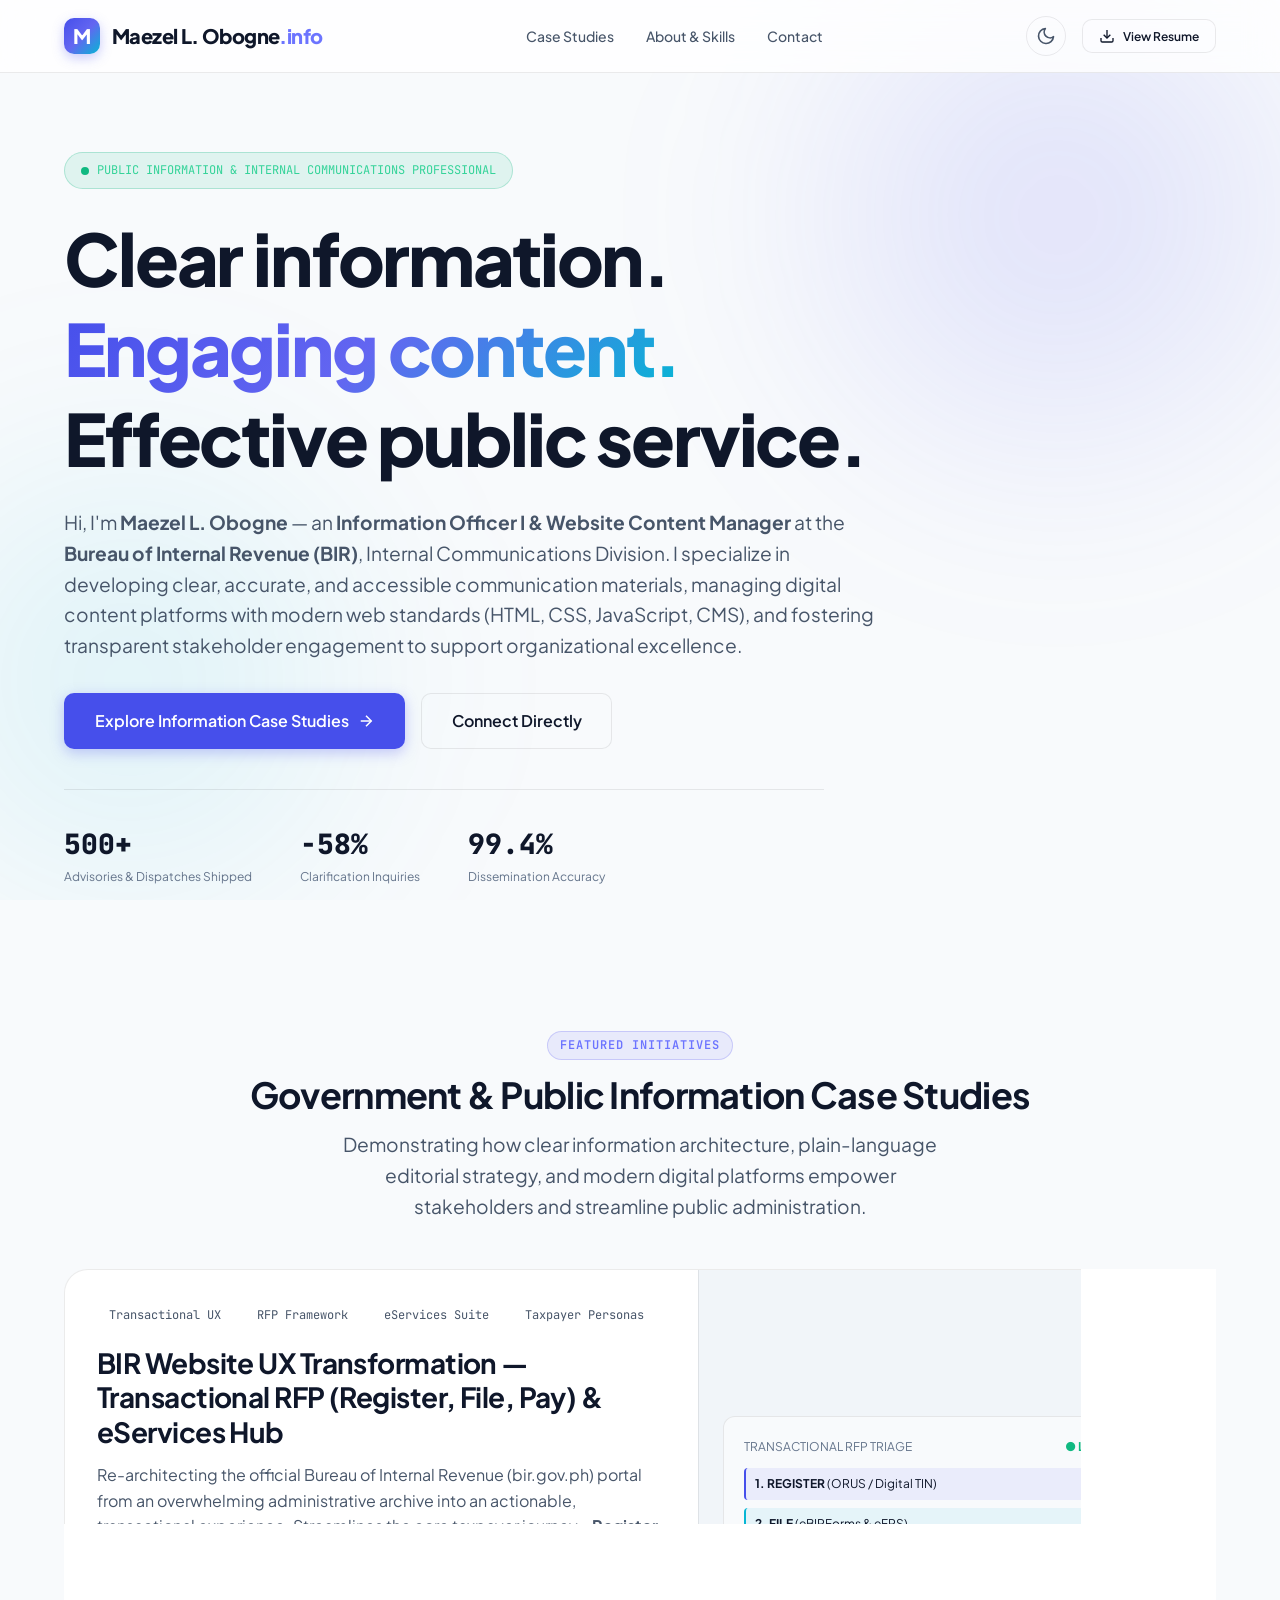
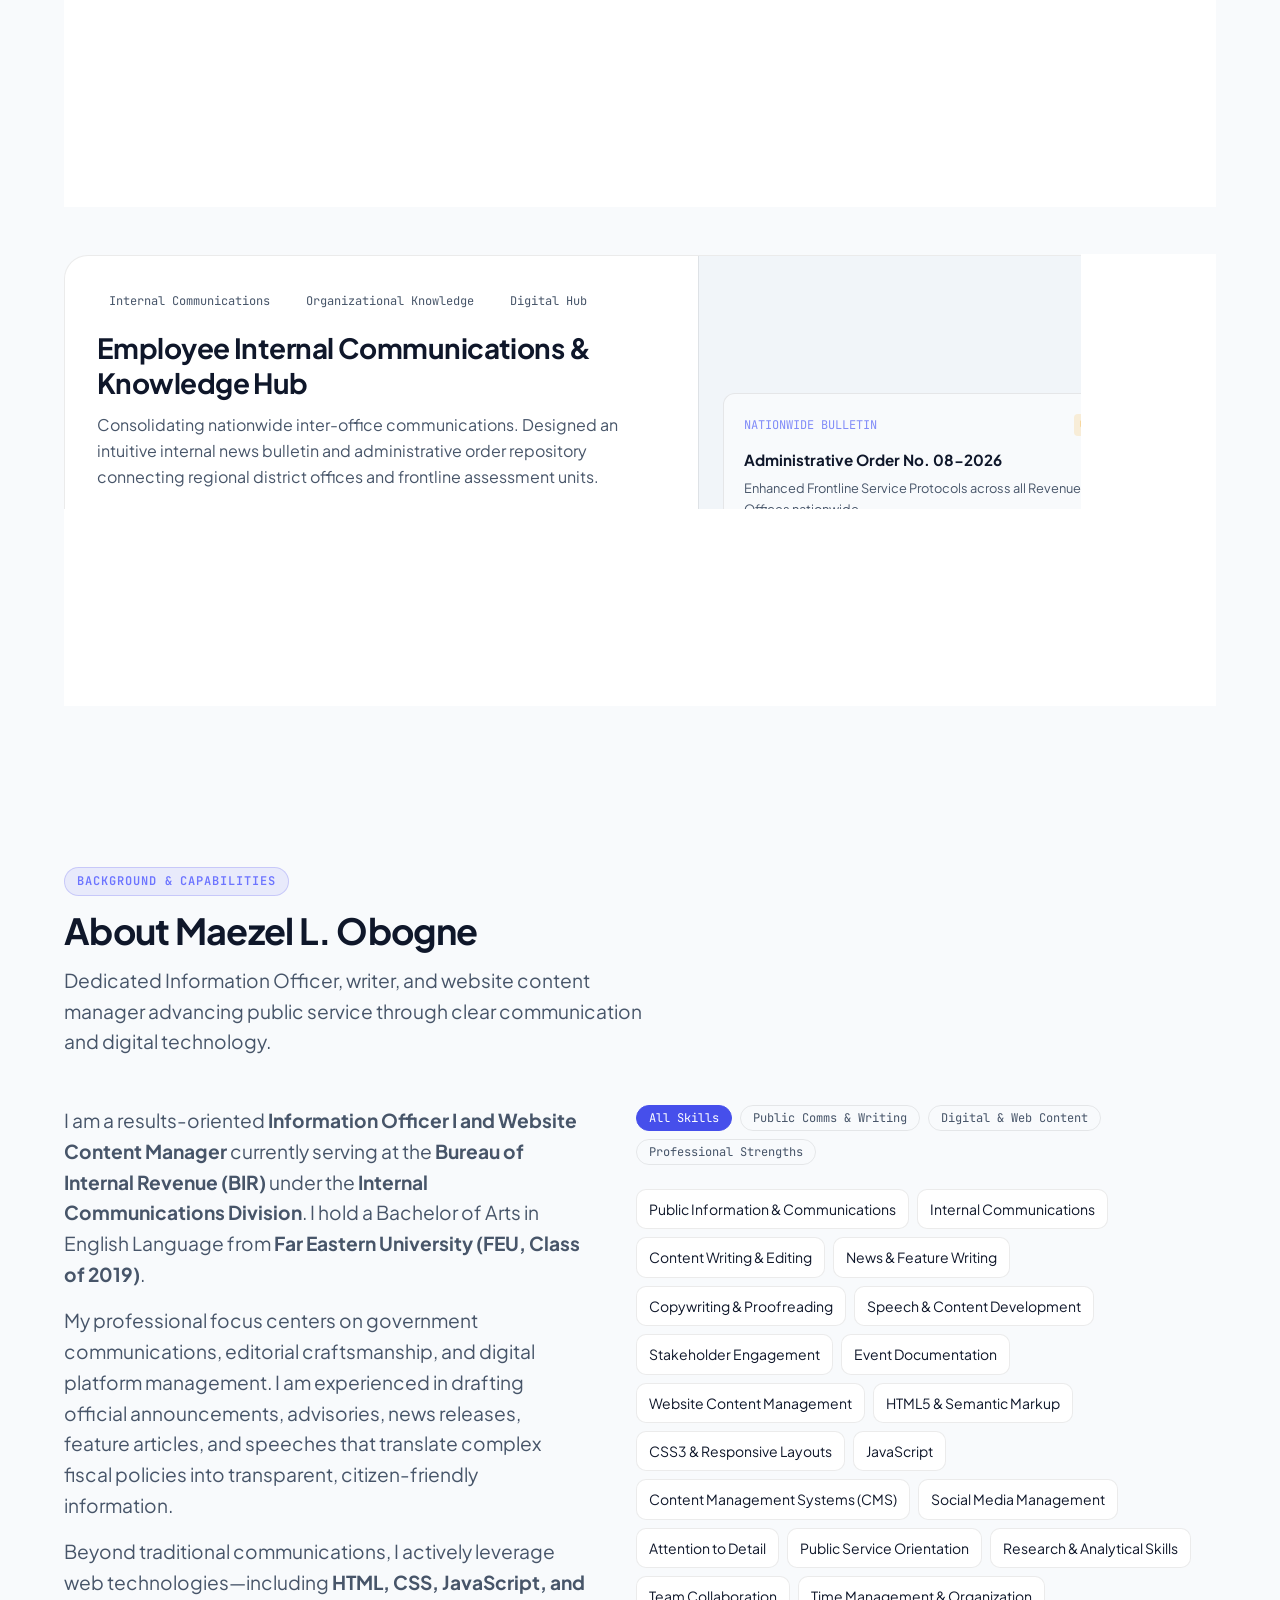
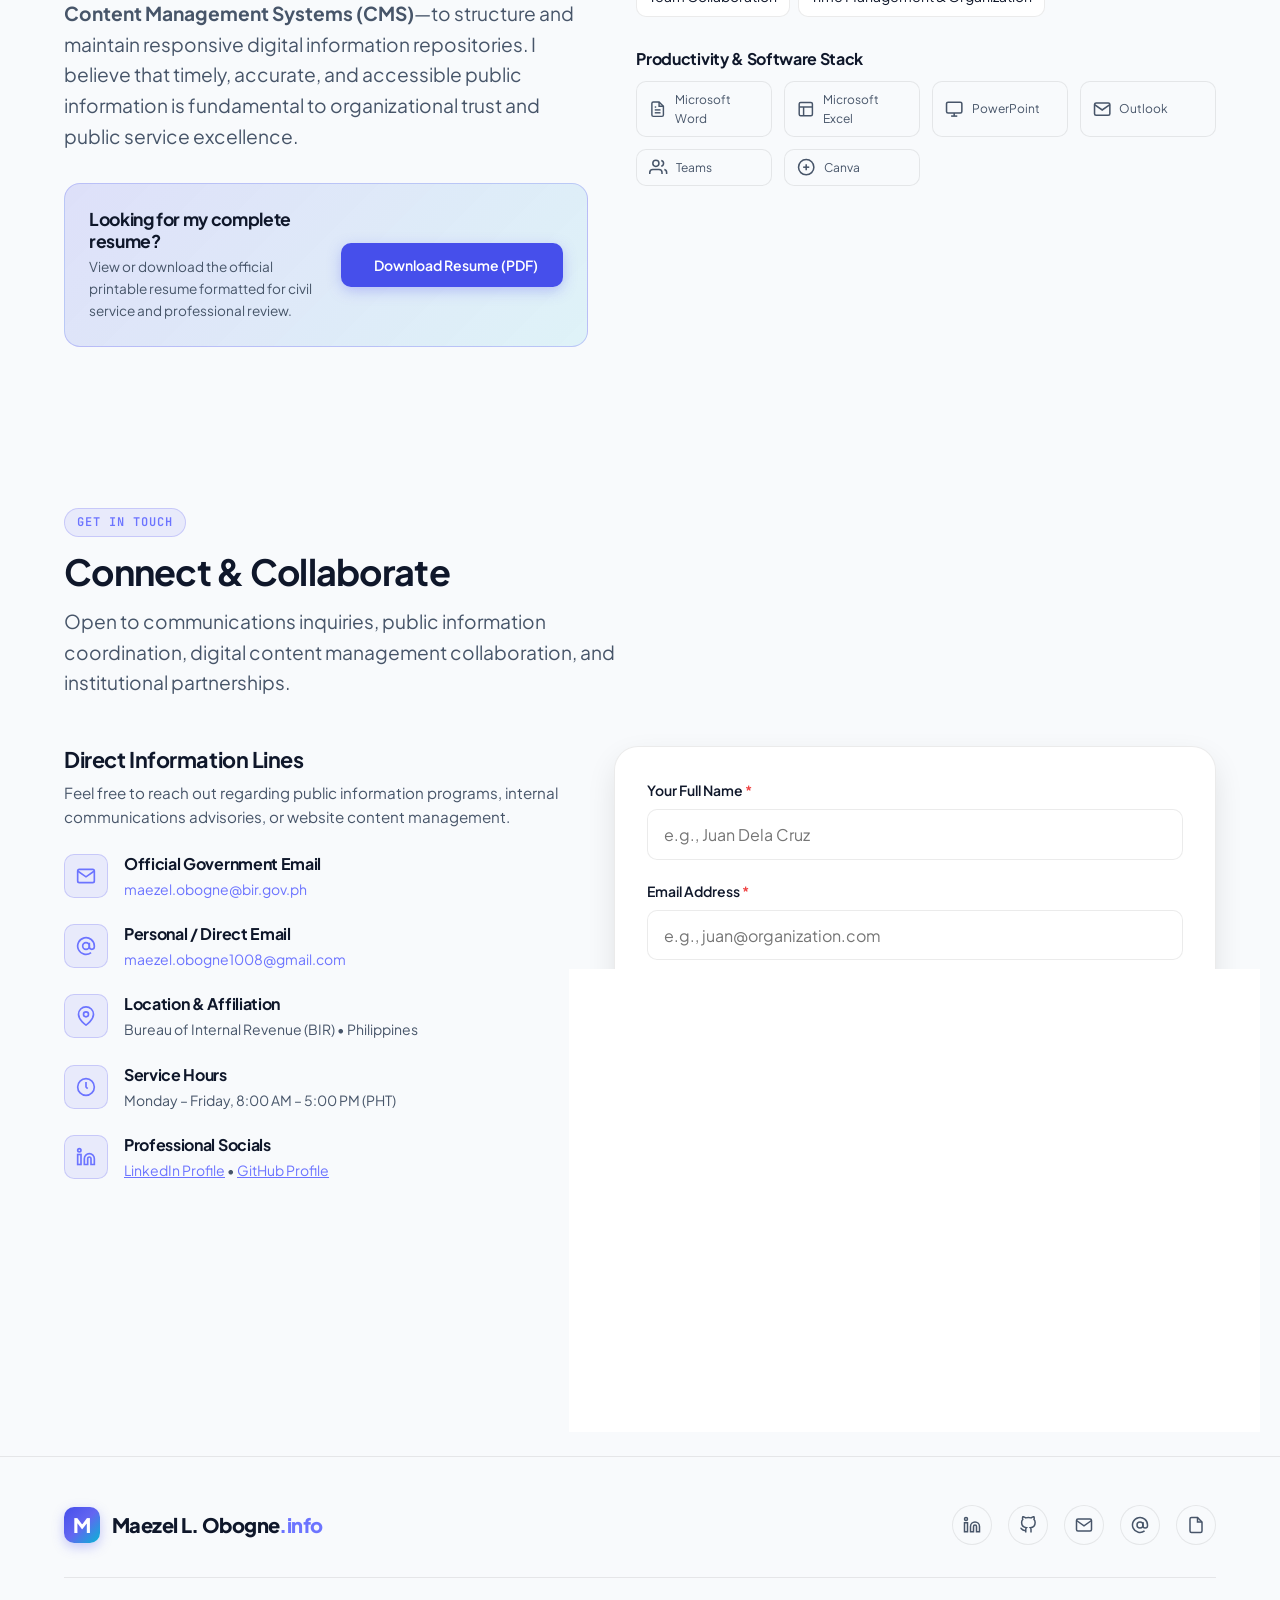
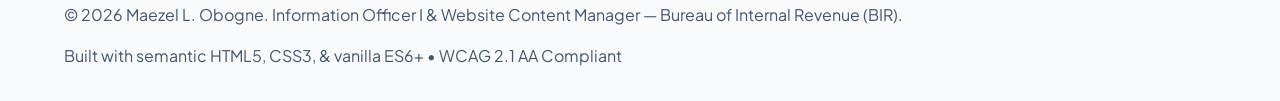
==== commit 2337c60e: "Add files via upload" ====
--- a/index.html
+++ b/index.html
@@ -473,6 +473,23 @@
                 <div>
                   <h5>Service Hours</h5>
                   <p>Monday – Friday, 8:00 AM – 5:00 PM (PHT)</p>
+                </div>
+              </div>
+
+              <div class="contact-info-item">
+                <div class="contact-icon-box">
+                  <svg width="20" height="20" viewBox="0 0 24 24" fill="none" stroke="currentColor" stroke-width="2">
+                    <path d="M16 8a6 6 0 0 1 6 6v7h-4v-7a2 2 0 0 0-2-2 2 2 0 0 0-2 2v7h-4v-7a6 6 0 0 1 6-6z"></path>
+                    <rect x="2" y="9" width="4" height="12"></rect>
+                    <circle cx="4" cy="4" r="2"></circle>
+                  </svg>
+                </div>
+                <div>
+                  <h5>Professional Socials</h5>
+                  <p>
+                    <a href="https://www.linkedin.com/in/maezel-obogne-32a772195/" target="_blank" rel="noopener noreferrer" style="color: var(--brand-primary-light); text-decoration: underline;">LinkedIn Profile</a> &bull; 
+                    <a href="https://github.com/goldenkookie0901-create" target="_blank" rel="noopener noreferrer" style="color: var(--brand-primary-light); text-decoration: underline;">GitHub Profile</a>
+                  </p>
                 </div>
               </div>
             </div>
@@ -618,6 +635,18 @@
 
         <!-- Contact & Profile Links -->
         <div class="social-links" aria-label="Professional contact channels">
+          <a href="https://www.linkedin.com/in/maezel-obogne-32a772195/" target="_blank" rel="noopener noreferrer" class="social-link" aria-label="LinkedIn Profile">
+            <svg width="18" height="18" viewBox="0 0 24 24" fill="none" stroke="currentColor" stroke-width="2">
+              <path d="M16 8a6 6 0 0 1 6 6v7h-4v-7a2 2 0 0 0-2-2 2 2 0 0 0-2 2v7h-4v-7a6 6 0 0 1 6-6z"></path>
+              <rect x="2" y="9" width="4" height="12"></rect>
+              <circle cx="4" cy="4" r="2"></circle>
+            </svg>
+          </a>
+          <a href="https://github.com/goldenkookie0901-create" target="_blank" rel="noopener noreferrer" class="social-link" aria-label="GitHub Profile">
+            <svg width="18" height="18" viewBox="0 0 24 24" fill="none" stroke="currentColor" stroke-width="2">
+              <path d="M9 19c-5 1.5-5-2.5-7-3m14 6v-3.87a3.37 3.37 0 0 0-.94-2.61c3.14-.35 6.44-1.54 6.44-7A5.44 5.44 0 0 0 20 4.77 5.07 5.07 0 0 0 19.91 1S18.73.65 16 2.48a13.38 13.38 0 0 0-7 0C6.27.65 5.09 1 5.09 1A5.07 5.07 0 0 0 5 4.77a5.44 5.44 0 0 0-1.5 3.78c0 5.42 3.3 6.61 6.44 7A3.37 3.37 0 0 0 9 18.13V22"></path>
+            </svg>
+          </a>
           <a href="mailto:maezel.obogne@bir.gov.ph" class="social-link" aria-label="Official BIR Email">
             <svg width="18" height="18" viewBox="0 0 24 24" fill="none" stroke="currentColor" stroke-width="2">
               <path d="M4 4h16c1.1 0 2 .9 2 2v12c0 1.1-.9 2-2 2H4c-1.1 0-2-.9-2-2V6c0-1.1.9-2 2-2z"></path>
@@ -630,7 +659,7 @@
               <path d="M16 8v5a3 3 0 0 0 6 0v-1a10 10 0 1 0-3.92 7.94"></path>
             </svg>
           </a>
-          <a href="resume.html" target="_blank" class="social-link" aria-label="View Resume">
+          <a href="resume.html" target="_blank" class="social-link" aria-label="View Printable Resume">
             <svg width="18" height="18" viewBox="0 0 24 24" fill="none" stroke="currentColor" stroke-width="2">
               <path d="M14 2H6a2 2 0 0 0-2 2v16a2 2 0 0 0 2 2h12a2 2 0 0 0 2-2V8z"></path>
               <polyline points="14 2 14 8 20 8"></polyline>
